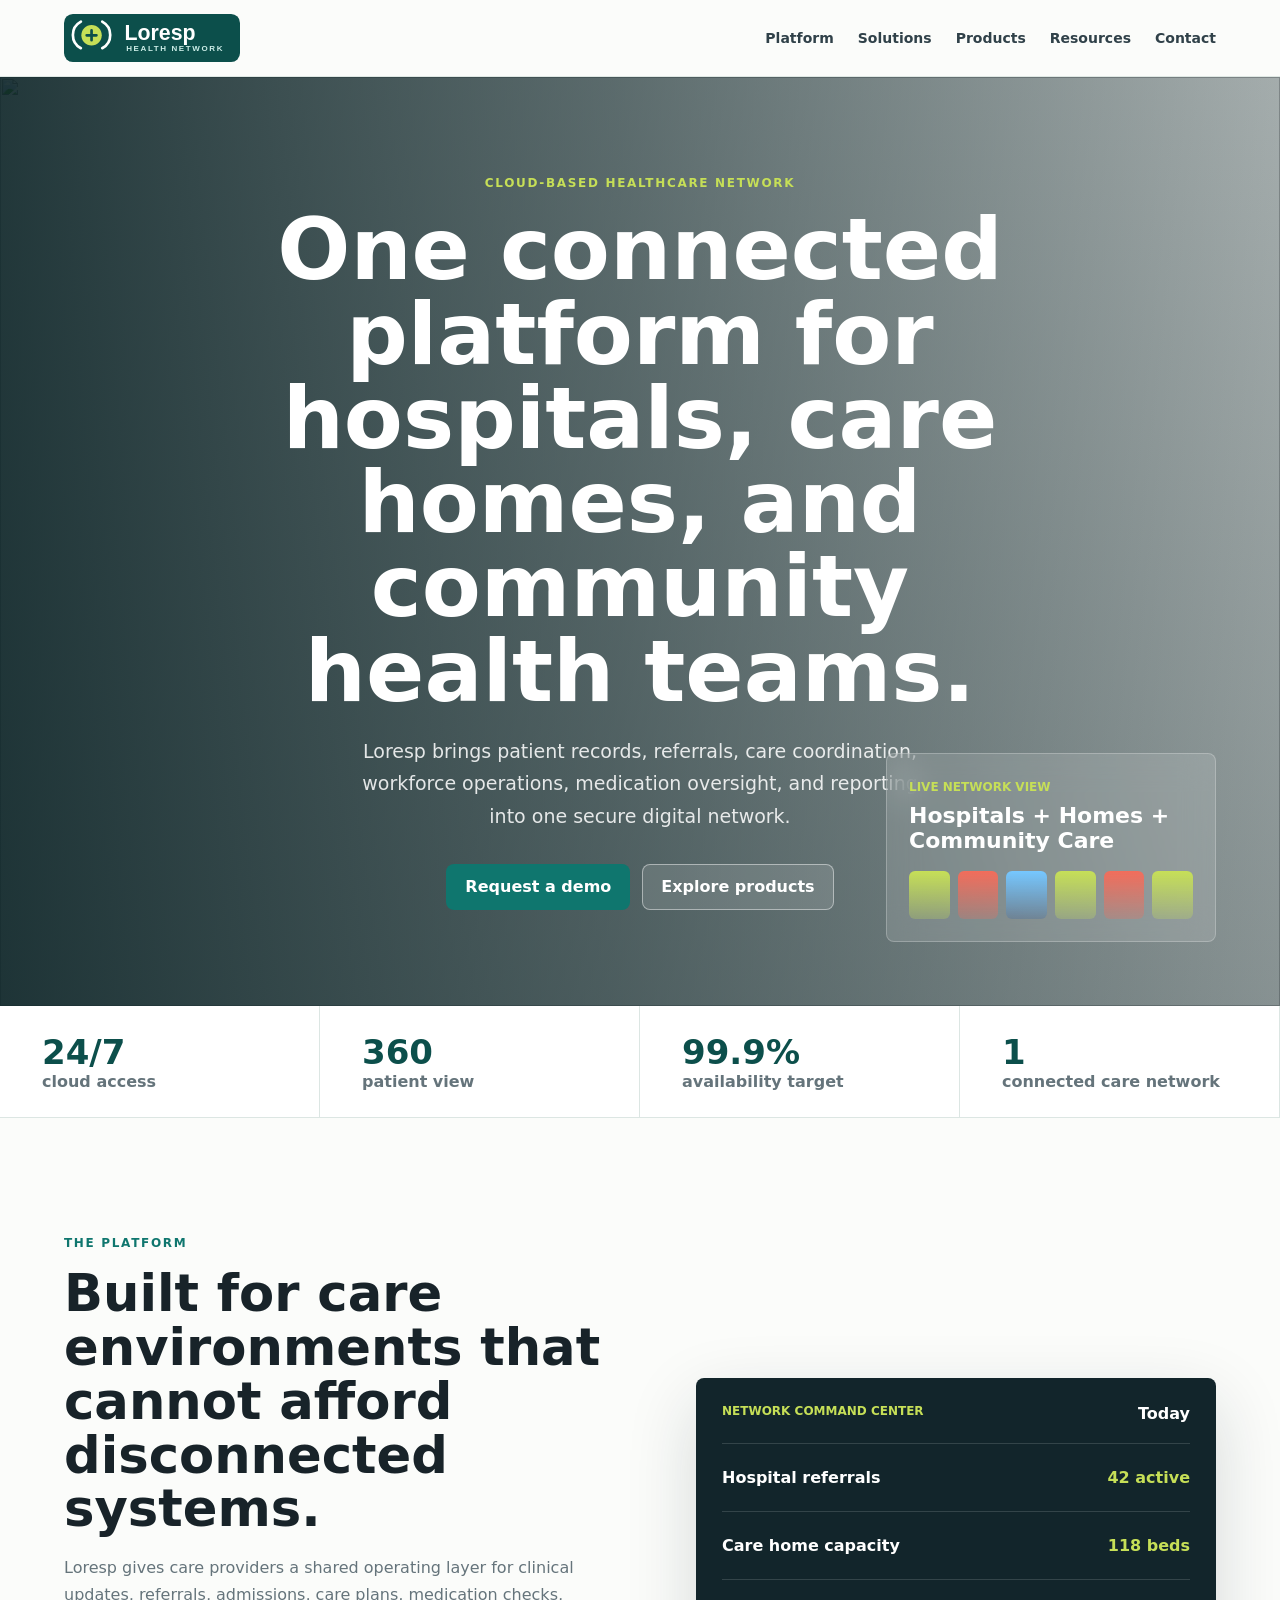
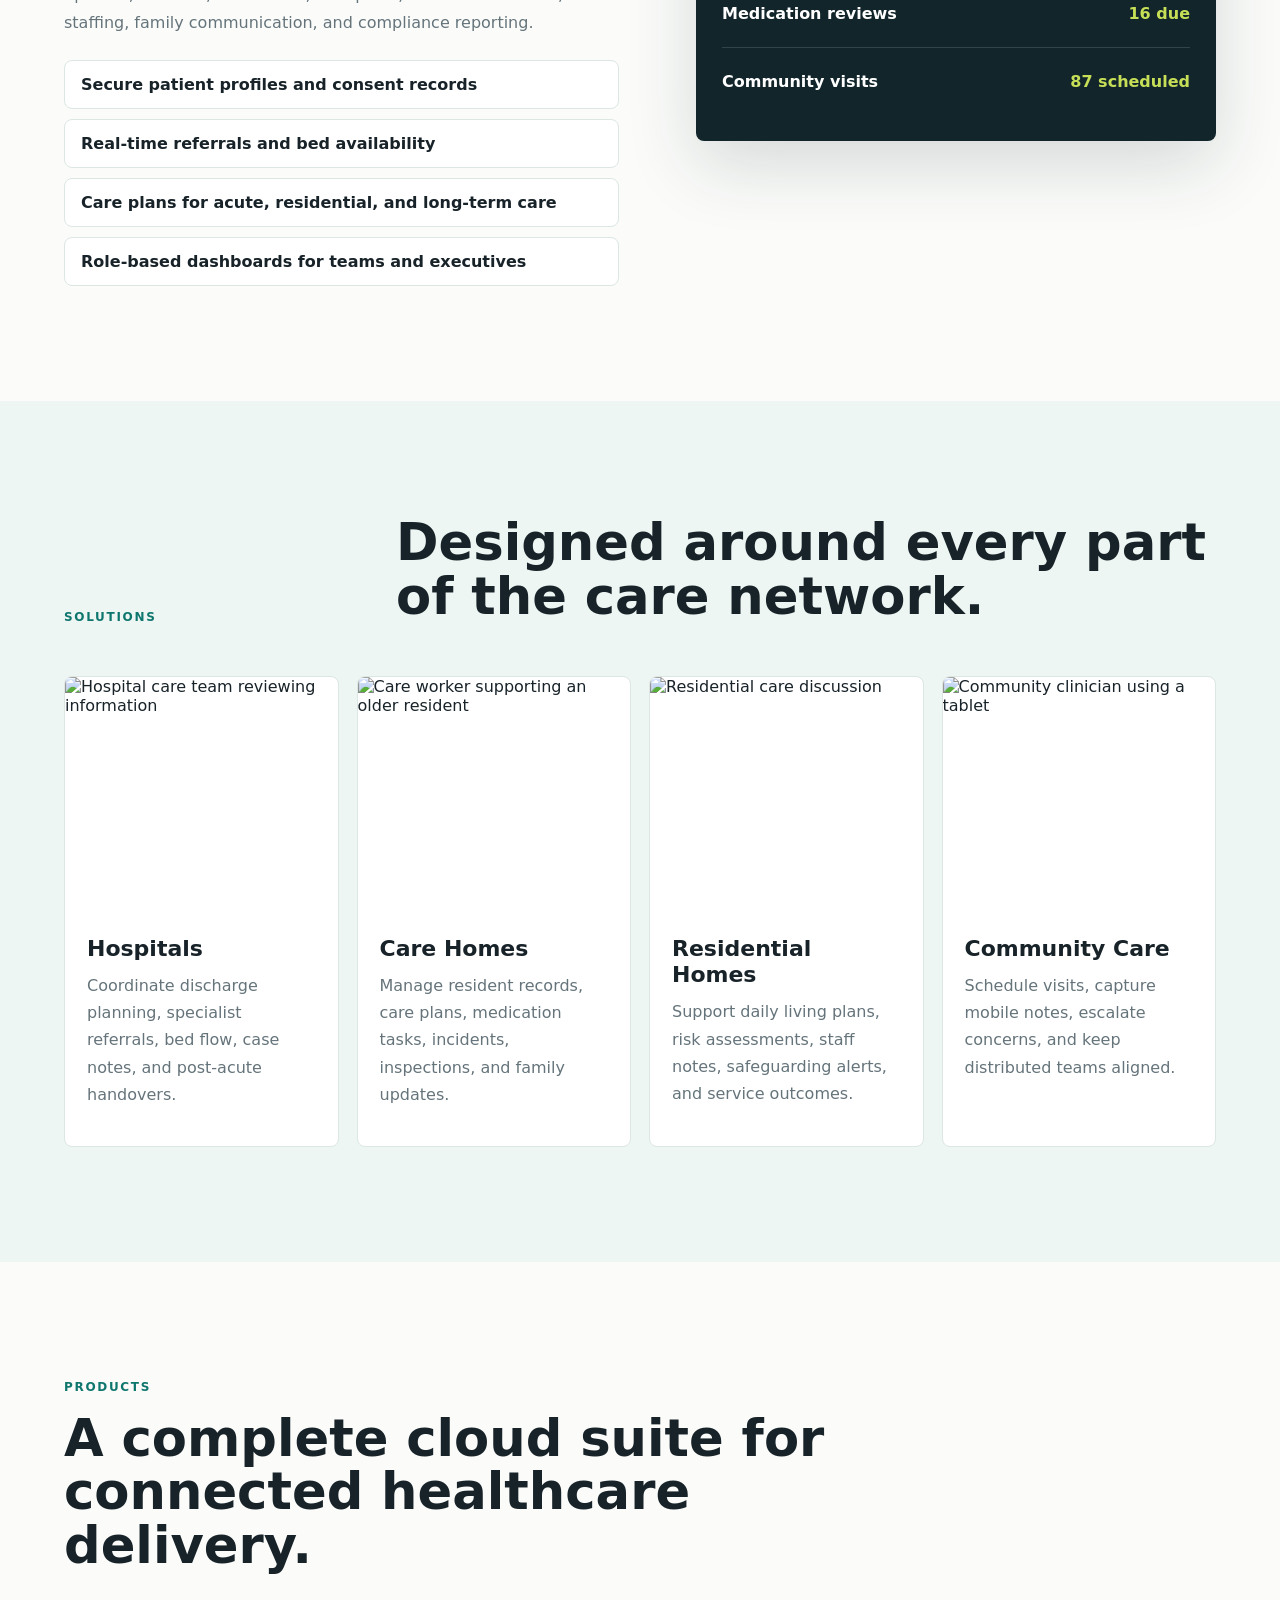
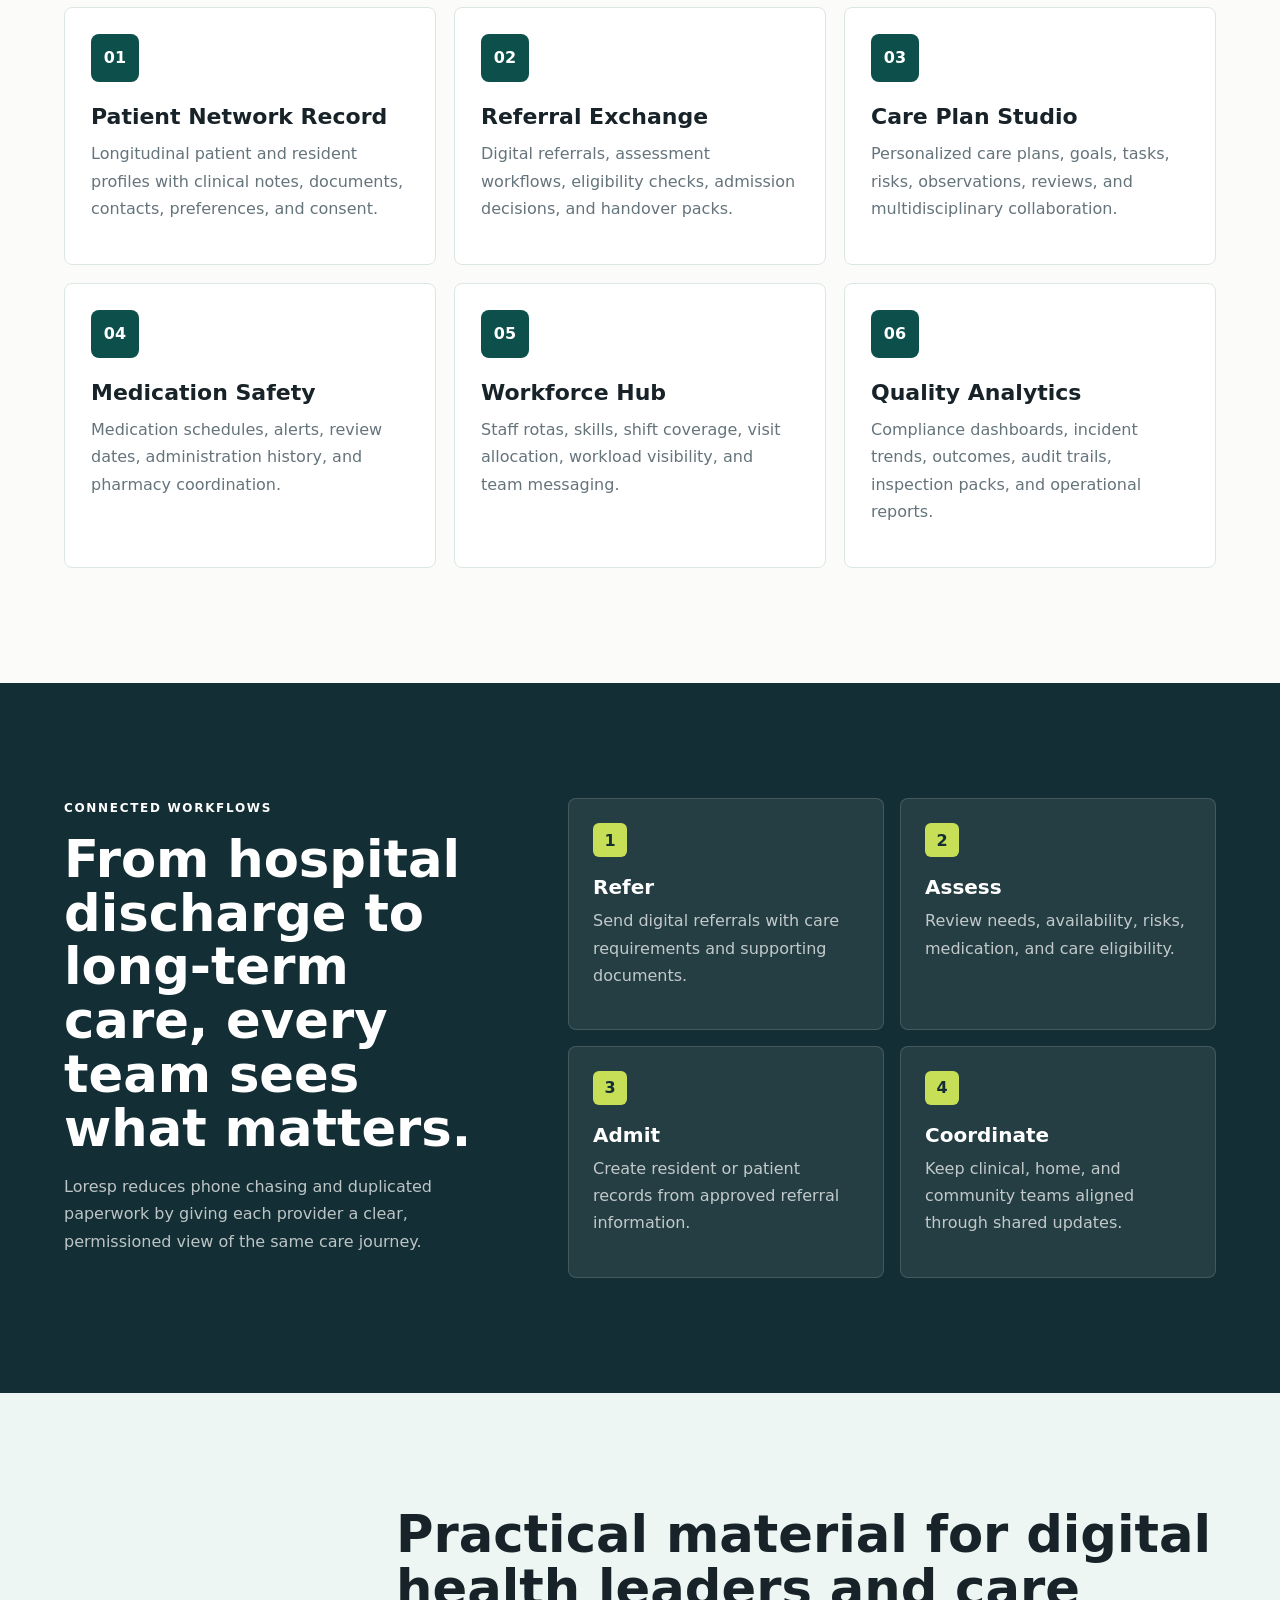
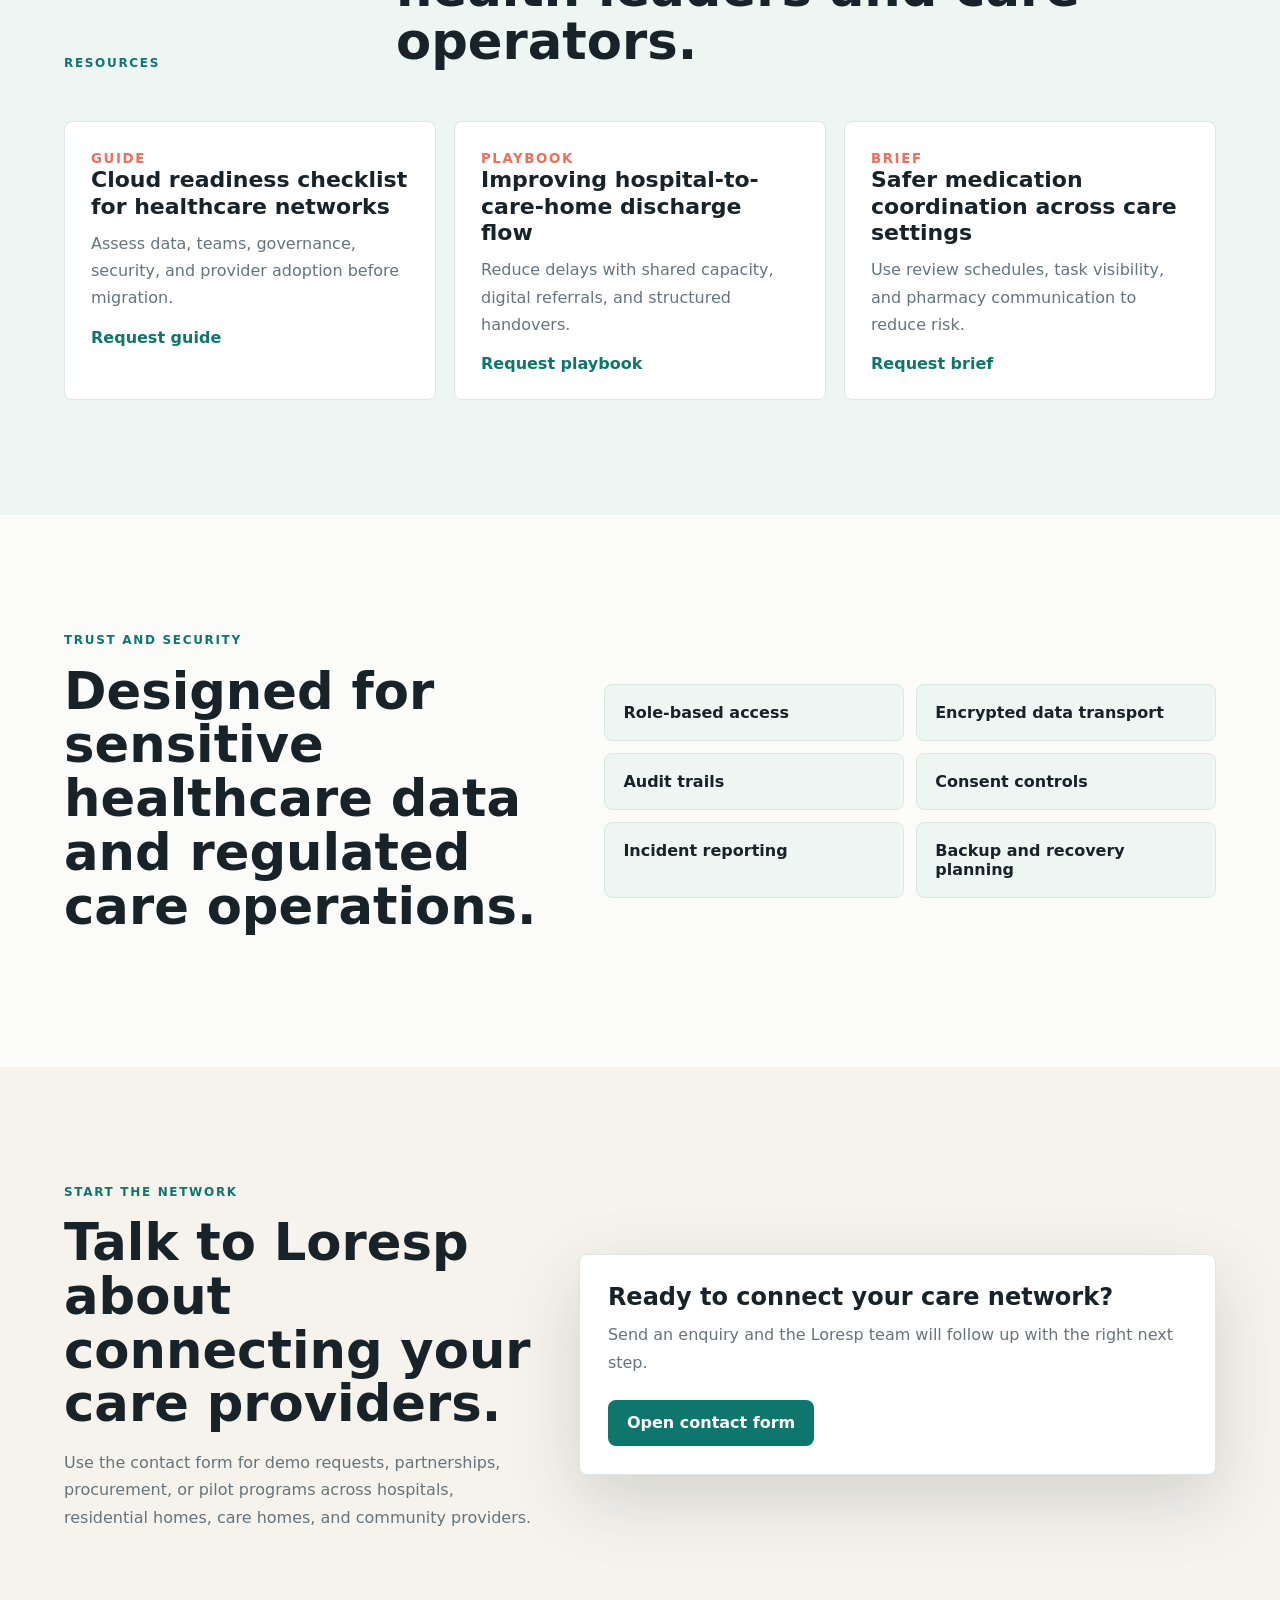
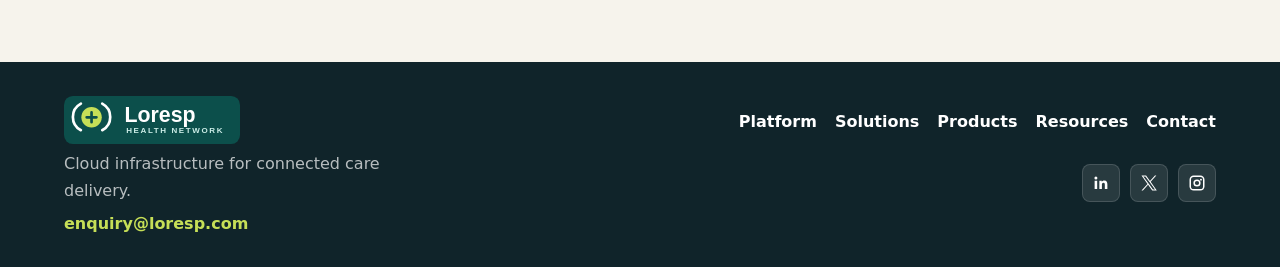
==== index.html @ 652d3901 "Add files via upload" ====
<!doctype html>
<html lang="en">
<head>
  <meta charset="utf-8">
  <meta name="viewport" content="width=device-width, initial-scale=1">
  <title>Loresp | Cloud-Based Healthcare Network</title>
  <meta name="description" content="Loresp connects hospitals, care homes, residential homes, clinicians, and community care teams on one secure cloud healthcare platform.">
  <link rel="icon" href="favicon.svg" type="image/svg+xml">
  <link rel="preconnect" href="https://images.unsplash.com">
  <link rel="preconnect" href="https://images.pexels.com">
  <link rel="stylesheet" href="styles.css">
</head>
<body>
  <header class="site-header">
    <a class="brand" href="#top" aria-label="Loresp home">
      <img src="logo.svg" alt="Loresp">
    </a>

    <button class="nav-toggle" type="button" aria-expanded="false" aria-controls="site-nav">
      <span></span>
      <span></span>
      <span></span>
    </button>

    <nav id="site-nav" class="site-nav" aria-label="Primary navigation">
      <a href="#platform">Platform</a>
      <a href="#solutions">Solutions</a>
      <a href="#products">Products</a>
      <a href="#resources">Resources</a>
      <a href="contact.html">Contact</a>
    </nav>
  </header>

  <main id="top">
    <section class="hero">
      <div class="hero-media" aria-hidden="true">
        <img src="https://images.unsplash.com/photo-1576091160550-2173dba999ef?auto=format&fit=crop&w=1800&q=80" alt="">
      </div>
      <div class="hero-overlay"></div>
      <div class="hero-content">
        <p class="eyebrow">Cloud-based healthcare network</p>
        <h1 class="hero-title">One connected platform for hospitals, care homes, and community health teams.</h1>
        <p class="hero-copy">Loresp brings patient records, referrals, care coordination, workforce operations, medication oversight, and reporting into one secure digital network.</p>
        <div class="hero-actions">
          <a class="button button-primary" href="contact.html">Request a demo</a>
          <a class="button button-light" href="#products">Explore products</a>
        </div>
      </div>
      <aside class="hero-panel" aria-label="Network snapshot">
        <span>Live network view</span>
        <strong>Hospitals + Homes + Community Care</strong>
        <div class="signal-grid">
          <i></i><i></i><i></i><i></i><i></i><i></i>
        </div>
      </aside>
    </section>

    <section class="metrics" aria-label="Platform highlights">
      <div>
        <strong>24/7</strong>
        <span>cloud access</span>
      </div>
      <div>
        <strong>360</strong>
        <span>patient view</span>
      </div>
      <div>
        <strong>99.9%</strong>
        <span>availability target</span>
      </div>
      <div>
        <strong>1</strong>
        <span>connected care network</span>
      </div>
    </section>

    <section id="platform" class="section split">
      <div>
        <p class="eyebrow">The platform</p>
        <h2>Built for care environments that cannot afford disconnected systems.</h2>
        <p>Loresp gives care providers a shared operating layer for clinical updates, referrals, admissions, care plans, medication checks, staffing, family communication, and compliance reporting.</p>
        <div class="check-list">
          <span>Secure patient profiles and consent records</span>
          <span>Real-time referrals and bed availability</span>
          <span>Care plans for acute, residential, and long-term care</span>
          <span>Role-based dashboards for teams and executives</span>
        </div>
      </div>
      <div class="platform-card">
        <div class="platform-top">
          <span>Network command center</span>
          <strong>Today</strong>
        </div>
        <div class="care-row">
          <b>Hospital referrals</b>
          <span>42 active</span>
        </div>
        <div class="care-row">
          <b>Care home capacity</b>
          <span>118 beds</span>
        </div>
        <div class="care-row">
          <b>Medication reviews</b>
          <span>16 due</span>
        </div>
        <div class="care-row">
          <b>Community visits</b>
          <span>87 scheduled</span>
        </div>
      </div>
    </section>

    <section id="solutions" class="section section-muted">
      <div class="section-head">
        <p class="eyebrow">Solutions</p>
        <h2>Designed around every part of the care network.</h2>
      </div>
      <div class="solution-grid">
        <article class="solution-card">
          <img src="https://images.unsplash.com/photo-1581009146145-b5ef050c2e1e?auto=format&fit=crop&w=900&q=80" alt="Hospital care team reviewing information">
          <div>
            <h3>Hospitals</h3>
            <p>Coordinate discharge planning, specialist referrals, bed flow, case notes, and post-acute handovers.</p>
          </div>
        </article>
        <article class="solution-card">
          <img src="https://images.pexels.com/photos/7551617/pexels-photo-7551617.jpeg?auto=compress&cs=tinysrgb&w=900" alt="Care worker supporting an older resident">
          <div>
            <h3>Care Homes</h3>
            <p>Manage resident records, care plans, medication tasks, incidents, inspections, and family updates.</p>
          </div>
        </article>
        <article class="solution-card">
          <img src="https://images.pexels.com/photos/7551667/pexels-photo-7551667.jpeg?auto=compress&cs=tinysrgb&w=900" alt="Residential care discussion">
          <div>
            <h3>Residential Homes</h3>
            <p>Support daily living plans, risk assessments, staff notes, safeguarding alerts, and service outcomes.</p>
          </div>
        </article>
        <article class="solution-card">
          <img src="https://images.unsplash.com/photo-1550831107-1553da8c8464?auto=format&fit=crop&w=900&q=80" alt="Community clinician using a tablet">
          <div>
            <h3>Community Care</h3>
            <p>Schedule visits, capture mobile notes, escalate concerns, and keep distributed teams aligned.</p>
          </div>
        </article>
      </div>
    </section>

    <section id="products" class="section">
      <div class="section-head compact">
        <p class="eyebrow">Products</p>
        <h2>A complete cloud suite for connected healthcare delivery.</h2>
      </div>
      <div class="product-grid">
        <article>
          <span class="product-icon">01</span>
          <h3>Patient Network Record</h3>
          <p>Longitudinal patient and resident profiles with clinical notes, documents, contacts, preferences, and consent.</p>
        </article>
        <article>
          <span class="product-icon">02</span>
          <h3>Referral Exchange</h3>
          <p>Digital referrals, assessment workflows, eligibility checks, admission decisions, and handover packs.</p>
        </article>
        <article>
          <span class="product-icon">03</span>
          <h3>Care Plan Studio</h3>
          <p>Personalized care plans, goals, tasks, risks, observations, reviews, and multidisciplinary collaboration.</p>
        </article>
        <article>
          <span class="product-icon">04</span>
          <h3>Medication Safety</h3>
          <p>Medication schedules, alerts, review dates, administration history, and pharmacy coordination.</p>
        </article>
        <article>
          <span class="product-icon">05</span>
          <h3>Workforce Hub</h3>
          <p>Staff rotas, skills, shift coverage, visit allocation, workload visibility, and team messaging.</p>
        </article>
        <article>
          <span class="product-icon">06</span>
          <h3>Quality Analytics</h3>
          <p>Compliance dashboards, incident trends, outcomes, audit trails, inspection packs, and operational reports.</p>
        </article>
      </div>
    </section>

    <section class="section workflow">
      <div class="workflow-copy">
        <p class="eyebrow">Connected workflows</p>
        <h2>From hospital discharge to long-term care, every team sees what matters.</h2>
        <p>Loresp reduces phone chasing and duplicated paperwork by giving each provider a clear, permissioned view of the same care journey.</p>
      </div>
      <div class="timeline">
        <div>
          <span>1</span>
          <strong>Refer</strong>
          <p>Send digital referrals with care requirements and supporting documents.</p>
        </div>
        <div>
          <span>2</span>
          <strong>Assess</strong>
          <p>Review needs, availability, risks, medication, and care eligibility.</p>
        </div>
        <div>
          <span>3</span>
          <strong>Admit</strong>
          <p>Create resident or patient records from approved referral information.</p>
        </div>
        <div>
          <span>4</span>
          <strong>Coordinate</strong>
          <p>Keep clinical, home, and community teams aligned through shared updates.</p>
        </div>
      </div>
    </section>

    <section id="resources" class="section section-muted">
      <div class="section-head">
        <p class="eyebrow">Resources</p>
        <h2>Practical material for digital health leaders and care operators.</h2>
      </div>
      <div class="resource-grid">
        <article>
          <small>Guide</small>
          <h3>Cloud readiness checklist for healthcare networks</h3>
          <p>Assess data, teams, governance, security, and provider adoption before migration.</p>
          <a href="contact.html">Request guide</a>
        </article>
        <article>
          <small>Playbook</small>
          <h3>Improving hospital-to-care-home discharge flow</h3>
          <p>Reduce delays with shared capacity, digital referrals, and structured handovers.</p>
          <a href="contact.html">Request playbook</a>
        </article>
        <article>
          <small>Brief</small>
          <h3>Safer medication coordination across care settings</h3>
          <p>Use review schedules, task visibility, and pharmacy communication to reduce risk.</p>
          <a href="contact.html">Request brief</a>
        </article>
      </div>
    </section>

    <section class="section security">
      <div>
        <p class="eyebrow">Trust and security</p>
        <h2>Designed for sensitive healthcare data and regulated care operations.</h2>
      </div>
      <div class="security-grid">
        <span>Role-based access</span>
        <span>Encrypted data transport</span>
        <span>Audit trails</span>
        <span>Consent controls</span>
        <span>Incident reporting</span>
        <span>Backup and recovery planning</span>
      </div>
    </section>

    <section class="section contact">
      <div>
        <p class="eyebrow">Start the network</p>
        <h2>Talk to Loresp about connecting your care providers.</h2>
        <p>Use the contact form for demo requests, partnerships, procurement, or pilot programs across hospitals, residential homes, care homes, and community providers.</p>
      </div>
      <div class="contact-redirect">
        <strong>Ready to connect your care network?</strong>
        <p>Send an enquiry and the Loresp team will follow up with the right next step.</p>
        <a class="button button-primary" href="contact.html">Open contact form</a>
      </div>
    </section>
  </main>

  <footer class="site-footer">
    <div class="footer-brand">
      <img src="logo.svg" alt="Loresp">
      <p>Cloud infrastructure for connected care delivery.</p>
      <a href="mailto:enquiry@loresp.com">enquiry@loresp.com</a>
    </div>
    <div class="footer-actions">
      <nav aria-label="Footer navigation">
        <a href="#platform">Platform</a>
        <a href="#solutions">Solutions</a>
        <a href="#products">Products</a>
        <a href="#resources">Resources</a>
        <a href="contact.html">Contact</a>
      </nav>
      <div class="social-links" aria-label="Social media links">
        <a href="#" aria-label="LinkedIn">
          <svg viewBox="0 0 24 24" aria-hidden="true"><path d="M6.9 20H3.5V8.9h3.4V20ZM5.2 7.4a2 2 0 1 1 0-4 2 2 0 0 1 0 4ZM20.5 20h-3.4v-5.4c0-1.3 0-3-1.8-3s-2.1 1.4-2.1 2.9V20H9.8V8.9H13v1.5h.1c.5-.9 1.6-1.8 3.2-1.8 3.5 0 4.2 2.3 4.2 5.3V20Z"/></svg>
        </a>
        <a href="#" aria-label="X">
          <svg viewBox="0 0 24 24" aria-hidden="true"><path d="M14.2 10.4 21.8 2h-1.9l-6.6 7.3L8.1 2H2l8 11.2L2 22h1.9l6.9-7.6 5.5 7.6h6.1l-8.2-11.6ZM11.7 13l-.8-1.1L4.4 3.4h2.8l5.2 6.9.8 1.1 6.8 9.1h-2.8L11.7 13Z"/></svg>
        </a>
        <a href="#" aria-label="Instagram">
          <svg viewBox="0 0 24 24" aria-hidden="true"><path d="M7.5 2h9C19.5 2 22 4.5 22 7.5v9c0 3-2.5 5.5-5.5 5.5h-9C4.5 22 2 19.5 2 16.5v-9C2 4.5 4.5 2 7.5 2Zm0 2A3.5 3.5 0 0 0 4 7.5v9A3.5 3.5 0 0 0 7.5 20h9a3.5 3.5 0 0 0 3.5-3.5v-9A3.5 3.5 0 0 0 16.5 4h-9Zm9.8 2.2a1.3 1.3 0 1 1 0 2.6 1.3 1.3 0 0 1 0-2.6ZM12 7.2a4.8 4.8 0 1 1 0 9.6 4.8 4.8 0 0 1 0-9.6Zm0 2A2.8 2.8 0 1 0 12 14.8 2.8 2.8 0 0 0 12 9.2Z"/></svg>
        </a>
      </div>
    </div>
  </footer>

  <script src="script.js"></script>
</body>
</html>
---- styles.css ----
:root {
  --ink: #182329;
  --muted: #65747b;
  --line: #dce6e3;
  --paper: #fbfcfa;
  --mist: #eef6f3;
  --teal: #0f766e;
  --teal-dark: #0c4f4b;
  --lime: #c6df57;
  --coral: #f26d5b;
  --blue: #315f9f;
  --white: #ffffff;
  --shadow: 0 24px 70px rgba(18, 35, 41, 0.16);
  font-family: Inter, ui-sans-serif, system-ui, -apple-system, BlinkMacSystemFont, "Segoe UI", sans-serif;
}

* {
  box-sizing: border-box;
}

html {
  scroll-behavior: smooth;
}

body {
  margin: 0;
  color: var(--ink);
  background: var(--paper);
}

img {
  display: block;
  max-width: 100%;
}

a {
  color: inherit;
  text-decoration: none;
}

.site-header {
  position: sticky;
  top: 0;
  z-index: 20;
  display: flex;
  align-items: center;
  justify-content: space-between;
  gap: 24px;
  min-height: 74px;
  padding: 14px clamp(18px, 5vw, 64px);
  background: rgba(251, 252, 250, 0.92);
  border-bottom: 1px solid rgba(220, 230, 227, 0.9);
  backdrop-filter: blur(16px);
}

.brand {
  display: inline-flex;
  align-items: center;
  gap: 12px;
}

.brand img {
  width: 176px;
  height: auto;
}

.brand-symbol {
  display: grid;
  width: 42px;
  height: 42px;
  place-items: center;
  color: var(--white);
  background: linear-gradient(135deg, var(--teal), var(--blue));
  border-radius: 8px;
  font-weight: 800;
}

.brand strong,
.brand small {
  display: block;
  line-height: 1.05;
}

.brand small {
  margin-top: 3px;
  color: var(--muted);
  font-size: 12px;
  letter-spacing: 0.08em;
  text-transform: uppercase;
}

.site-nav {
  display: flex;
  align-items: center;
  gap: 24px;
  color: #304149;
  font-size: 14px;
  font-weight: 700;
}

.site-nav a {
  padding: 10px 0;
}

.nav-toggle {
  display: none;
  width: 42px;
  height: 42px;
  padding: 10px;
  background: var(--white);
  border: 1px solid var(--line);
  border-radius: 8px;
}

.nav-toggle span {
  display: block;
  height: 2px;
  margin: 5px 0;
  background: var(--ink);
}

.hero {
  position: relative;
  display: grid;
  min-height: calc(100vh - 74px);
  padding: clamp(36px, 8vw, 96px) clamp(18px, 5vw, 64px);
  overflow: hidden;
}

.hero-media,
.hero-overlay {
  position: absolute;
  inset: 0;
}

.hero-media img {
  width: 100%;
  height: 100%;
  object-fit: cover;
}

.hero-overlay {
  background:
    linear-gradient(90deg, rgba(11, 35, 38, 0.88), rgba(11, 35, 38, 0.58) 48%, rgba(11, 35, 38, 0.2)),
    linear-gradient(0deg, rgba(8, 27, 30, 0.35), rgba(8, 27, 30, 0.2));
}

.hero-content {
  position: relative;
  z-index: 2;
  align-self: center;
  justify-self: center;
  width: min(1080px, 100%);
  color: var(--white);
  text-align: center;
}

.hero-title {
  max-width: 1080px;
  margin-right: auto;
  margin-left: auto;
  text-align: center;
  text-wrap: balance;
}

.eyebrow {
  margin: 0 0 14px;
  color: var(--teal);
  font-size: 12px;
  font-weight: 800;
  letter-spacing: 0.14em;
  text-transform: uppercase;
}

.hero .eyebrow {
  color: var(--lime);
}

h1,
h2,
h3,
p {
  margin-top: 0;
}

h1 {
  margin-bottom: 22px;
  font-size: clamp(42px, 7vw, 86px);
  line-height: 0.98;
  letter-spacing: 0;
}

h2 {
  margin-bottom: 18px;
  font-size: clamp(30px, 4vw, 54px);
  line-height: 1.05;
  letter-spacing: 0;
}

h3 {
  margin-bottom: 10px;
  font-size: 22px;
  line-height: 1.2;
}

p {
  color: var(--muted);
  line-height: 1.7;
}

.hero-copy {
  max-width: 560px;
  margin-right: auto;
  margin-left: auto;
  color: rgba(255, 255, 255, 0.86);
  font-size: 19px;
}

.hero-actions {
  display: flex;
  flex-wrap: wrap;
  justify-content: center;
  gap: 12px;
  margin-top: 32px;
}

.button {
  display: inline-flex;
  align-items: center;
  justify-content: center;
  min-height: 46px;
  padding: 0 18px;
  border: 1px solid transparent;
  border-radius: 8px;
  font-weight: 800;
}

.button-primary {
  color: var(--white);
  background: var(--teal);
}

.button-light {
  color: var(--white);
  border-color: rgba(255, 255, 255, 0.45);
  background: rgba(255, 255, 255, 0.12);
}

.hero-panel {
  position: absolute;
  right: clamp(18px, 5vw, 64px);
  bottom: clamp(18px, 5vw, 64px);
  z-index: 2;
  width: min(330px, calc(100% - 36px));
  padding: 22px;
  color: var(--white);
  background: rgba(255, 255, 255, 0.13);
  border: 1px solid rgba(255, 255, 255, 0.24);
  border-radius: 8px;
  backdrop-filter: blur(16px);
}

.hero-panel span {
  color: var(--lime);
  font-size: 12px;
  font-weight: 800;
  text-transform: uppercase;
}

.hero-panel strong {
  display: block;
  margin: 8px 0 18px;
  font-size: 22px;
}

.signal-grid {
  display: grid;
  grid-template-columns: repeat(6, 1fr);
  gap: 8px;
}

.signal-grid i {
  height: 48px;
  background: linear-gradient(180deg, var(--lime), rgba(198, 223, 87, 0.25));
  border-radius: 6px;
}

.signal-grid i:nth-child(2),
.signal-grid i:nth-child(5) {
  background: linear-gradient(180deg, var(--coral), rgba(242, 109, 91, 0.25));
}

.signal-grid i:nth-child(3) {
  background: linear-gradient(180deg, #76c7ff, rgba(49, 95, 159, 0.25));
}

.metrics {
  display: grid;
  grid-template-columns: repeat(4, 1fr);
  border-bottom: 1px solid var(--line);
  background: var(--white);
}

.metrics div {
  padding: 26px clamp(18px, 4vw, 42px);
  border-right: 1px solid var(--line);
}

.metrics strong {
  display: block;
  color: var(--teal-dark);
  font-size: 34px;
}

.metrics span {
  color: var(--muted);
  font-weight: 700;
}

.section {
  padding: clamp(64px, 9vw, 120px) clamp(18px, 5vw, 64px);
}

.section-muted {
  background: var(--mist);
}

.split {
  display: grid;
  grid-template-columns: minmax(0, 1fr) minmax(320px, 520px);
  gap: clamp(32px, 6vw, 88px);
  align-items: center;
}

.check-list {
  display: grid;
  gap: 10px;
  margin-top: 24px;
}

.check-list span {
  padding: 14px 16px;
  background: var(--white);
  border: 1px solid var(--line);
  border-radius: 8px;
  font-weight: 700;
}

.platform-card {
  padding: 26px;
  background: #12252b;
  border-radius: 8px;
  box-shadow: var(--shadow);
}

.platform-top,
.care-row {
  display: flex;
  justify-content: space-between;
  gap: 18px;
}

.platform-top {
  margin-bottom: 20px;
  color: var(--white);
}

.platform-top span {
  color: var(--lime);
  font-size: 12px;
  font-weight: 800;
  text-transform: uppercase;
}

.care-row {
  align-items: center;
  min-height: 68px;
  padding: 14px 0;
  color: var(--white);
  border-top: 1px solid rgba(255, 255, 255, 0.14);
}

.care-row span {
  color: var(--lime);
  font-weight: 800;
}

.section-head {
  display: flex;
  justify-content: space-between;
  align-items: end;
  gap: 24px;
  margin-bottom: 34px;
}

.section-head h2 {
  max-width: 820px;
}

.compact {
  display: block;
}

.solution-grid {
  display: grid;
  grid-template-columns: repeat(4, 1fr);
  gap: 18px;
}

.solution-card {
  overflow: hidden;
  background: var(--white);
  border: 1px solid var(--line);
  border-radius: 8px;
}

.solution-card img {
  width: 100%;
  aspect-ratio: 1.15;
  object-fit: cover;
}

.solution-card div {
  padding: 22px;
}

.product-grid,
.resource-grid {
  display: grid;
  grid-template-columns: repeat(3, 1fr);
  gap: 18px;
}

.product-grid article,
.resource-grid article {
  padding: 26px;
  background: var(--white);
  border: 1px solid var(--line);
  border-radius: 8px;
}

.product-icon {
  display: inline-grid;
  width: 48px;
  height: 48px;
  margin-bottom: 22px;
  place-items: center;
  color: var(--white);
  background: var(--teal-dark);
  border-radius: 8px;
  font-weight: 900;
}

.workflow {
  display: grid;
  grid-template-columns: minmax(0, 0.8fr) minmax(360px, 1.2fr);
  gap: clamp(32px, 6vw, 72px);
  background: #132e34;
}

.workflow h2,
.security h2,
.contact h2 {
  color: var(--ink);
}

.workflow h2,
.workflow .workflow-copy p {
  color: var(--white);
}

.workflow .workflow-copy p:last-child {
  color: rgba(255, 255, 255, 0.72);
}

.timeline {
  display: grid;
  grid-template-columns: repeat(2, 1fr);
  gap: 16px;
}

.timeline div {
  padding: 24px;
  background: rgba(255, 255, 255, 0.08);
  border: 1px solid rgba(255, 255, 255, 0.14);
  border-radius: 8px;
}

.timeline span {
  display: grid;
  width: 34px;
  height: 34px;
  margin-bottom: 18px;
  place-items: center;
  color: #132e34;
  background: var(--lime);
  border-radius: 6px;
  font-weight: 900;
}

.timeline strong {
  display: block;
  margin-bottom: 8px;
  color: var(--white);
  font-size: 20px;
}

.timeline p {
  color: rgba(255, 255, 255, 0.72);
}

.resource-grid small {
  color: var(--coral);
  font-weight: 900;
  letter-spacing: 0.12em;
  text-transform: uppercase;
}

.resource-grid a {
  color: var(--teal);
  font-weight: 900;
}

.security {
  display: grid;
  grid-template-columns: minmax(0, 0.9fr) minmax(360px, 1.1fr);
  gap: 40px;
  align-items: center;
}

.security-grid {
  display: grid;
  grid-template-columns: repeat(2, 1fr);
  gap: 12px;
}

.security-grid span {
  padding: 18px;
  background: var(--mist);
  border: 1px solid var(--line);
  border-radius: 8px;
  font-weight: 800;
}

.contact {
  display: grid;
  grid-template-columns: minmax(0, 0.85fr) minmax(360px, 1.15fr);
  gap: 44px;
  background: #f6f3ec;
}

.contact-redirect {
  align-self: center;
  padding: 28px;
  background: var(--white);
  border: 1px solid var(--line);
  border-radius: 8px;
  box-shadow: var(--shadow);
}

.contact-redirect strong {
  display: block;
  margin-bottom: 10px;
  font-size: 24px;
  line-height: 1.2;
}

.contact-redirect .button {
  margin-top: 8px;
}

.contact-form {
  display: grid;
  grid-template-columns: repeat(2, 1fr);
  gap: 16px;
  padding: 24px;
  background: var(--white);
  border: 1px solid var(--line);
  border-radius: 8px;
  box-shadow: var(--shadow);
}

label {
  display: grid;
  gap: 8px;
  color: #314249;
  font-size: 13px;
  font-weight: 900;
}

input,
select,
textarea {
  width: 100%;
  min-height: 46px;
  padding: 12px 13px;
  color: var(--ink);
  background: #f9fbfa;
  border: 1px solid var(--line);
  border-radius: 8px;
  font: inherit;
}

textarea {
  resize: vertical;
}

.full {
  grid-column: 1 / -1;
}

.site-footer {
  display: flex;
  justify-content: space-between;
  gap: 24px;
  padding: 34px clamp(18px, 5vw, 64px);
  color: var(--white);
  background: #10242a;
}

.footer-brand {
  max-width: 340px;
}

.footer-brand img {
  width: 176px;
  height: auto;
}

.site-footer p {
  margin: 6px 0 0;
  color: rgba(255, 255, 255, 0.7);
}

.footer-brand a {
  display: inline-flex;
  margin-top: 10px;
  color: var(--lime);
  font-weight: 800;
}

.footer-actions {
  display: grid;
  justify-items: end;
  gap: 18px;
}

.site-footer nav {
  display: flex;
  flex-wrap: wrap;
  gap: 18px;
  align-items: center;
  font-weight: 800;
}

.social-links {
  display: flex;
  gap: 10px;
}

.social-links a {
  display: grid;
  width: 38px;
  height: 38px;
  place-items: center;
  background: rgba(255, 255, 255, 0.1);
  border: 1px solid rgba(255, 255, 255, 0.14);
  border-radius: 8px;
}

.social-links svg {
  width: 18px;
  height: 18px;
  fill: var(--white);
}

.contact-page {
  min-height: 100vh;
  background:
    linear-gradient(135deg, rgba(12, 79, 75, 0.92), rgba(24, 35, 41, 0.86)),
    url("https://images.unsplash.com/photo-1576091160550-2173dba999ef?auto=format&fit=crop&w=1500&q=80") center/cover;
}

.minimal-contact {
  display: grid;
  min-height: 100vh;
  place-items: center;
  padding: clamp(22px, 5vw, 64px);
}

.contact-logo {
  position: absolute;
  top: clamp(18px, 4vw, 34px);
  left: clamp(18px, 4vw, 34px);
}

.contact-logo img {
  width: 176px;
}

.contact-card {
  width: min(720px, 100%);
  padding: clamp(24px, 5vw, 42px);
  background: var(--white);
  border: 1px solid rgba(255, 255, 255, 0.34);
  border-radius: 8px;
  box-shadow: var(--shadow);
}

.contact-card h1 {
  margin-bottom: 12px;
  color: var(--teal-dark);
  font-size: clamp(32px, 6vw, 58px);
  line-height: 1;
}

.contact-card > p a {
  color: var(--teal);
  font-weight: 900;
}

.minimal-form {
  margin-top: 26px;
  padding: 0;
  box-shadow: none;
}

@media (max-width: 1100px) {
  .solution-grid,
  .product-grid,
  .resource-grid {
    grid-template-columns: repeat(2, 1fr);
  }

  .hero-panel {
    position: relative;
    right: auto;
    bottom: auto;
    margin-top: 36px;
  }
}

@media (max-width: 820px) {
  .nav-toggle {
    display: block;
  }

  .site-nav {
    position: absolute;
    top: 73px;
    right: 18px;
    left: 18px;
    display: none;
    flex-direction: column;
    align-items: stretch;
    gap: 0;
    padding: 12px;
    background: var(--white);
    border: 1px solid var(--line);
    border-radius: 8px;
    box-shadow: var(--shadow);
  }

  .site-nav.open {
    display: flex;
  }

  .site-nav a {
    padding: 13px;
  }

  .hero {
    min-height: auto;
  }

  .hero-title {
    font-size: clamp(29px, 8vw, 52px);
    line-height: 1.05;
  }

  .metrics,
  .split,
  .workflow,
  .security,
  .contact {
    grid-template-columns: 1fr;
  }

  .metrics {
    grid-template-columns: repeat(2, 1fr);
  }

  .section-head {
    display: block;
  }
}

@media (max-width: 620px) {
  .solution-grid,
  .product-grid,
  .resource-grid,
  .timeline,
  .security-grid,
  .contact-form,
  .metrics {
    grid-template-columns: 1fr;
  }

  .site-footer {
    display: block;
  }

  .site-footer nav,
  .footer-actions {
    margin-top: 22px;
    justify-items: start;
  }

  .contact-logo {
    position: static;
    justify-self: start;
    margin-bottom: 28px;
  }
}
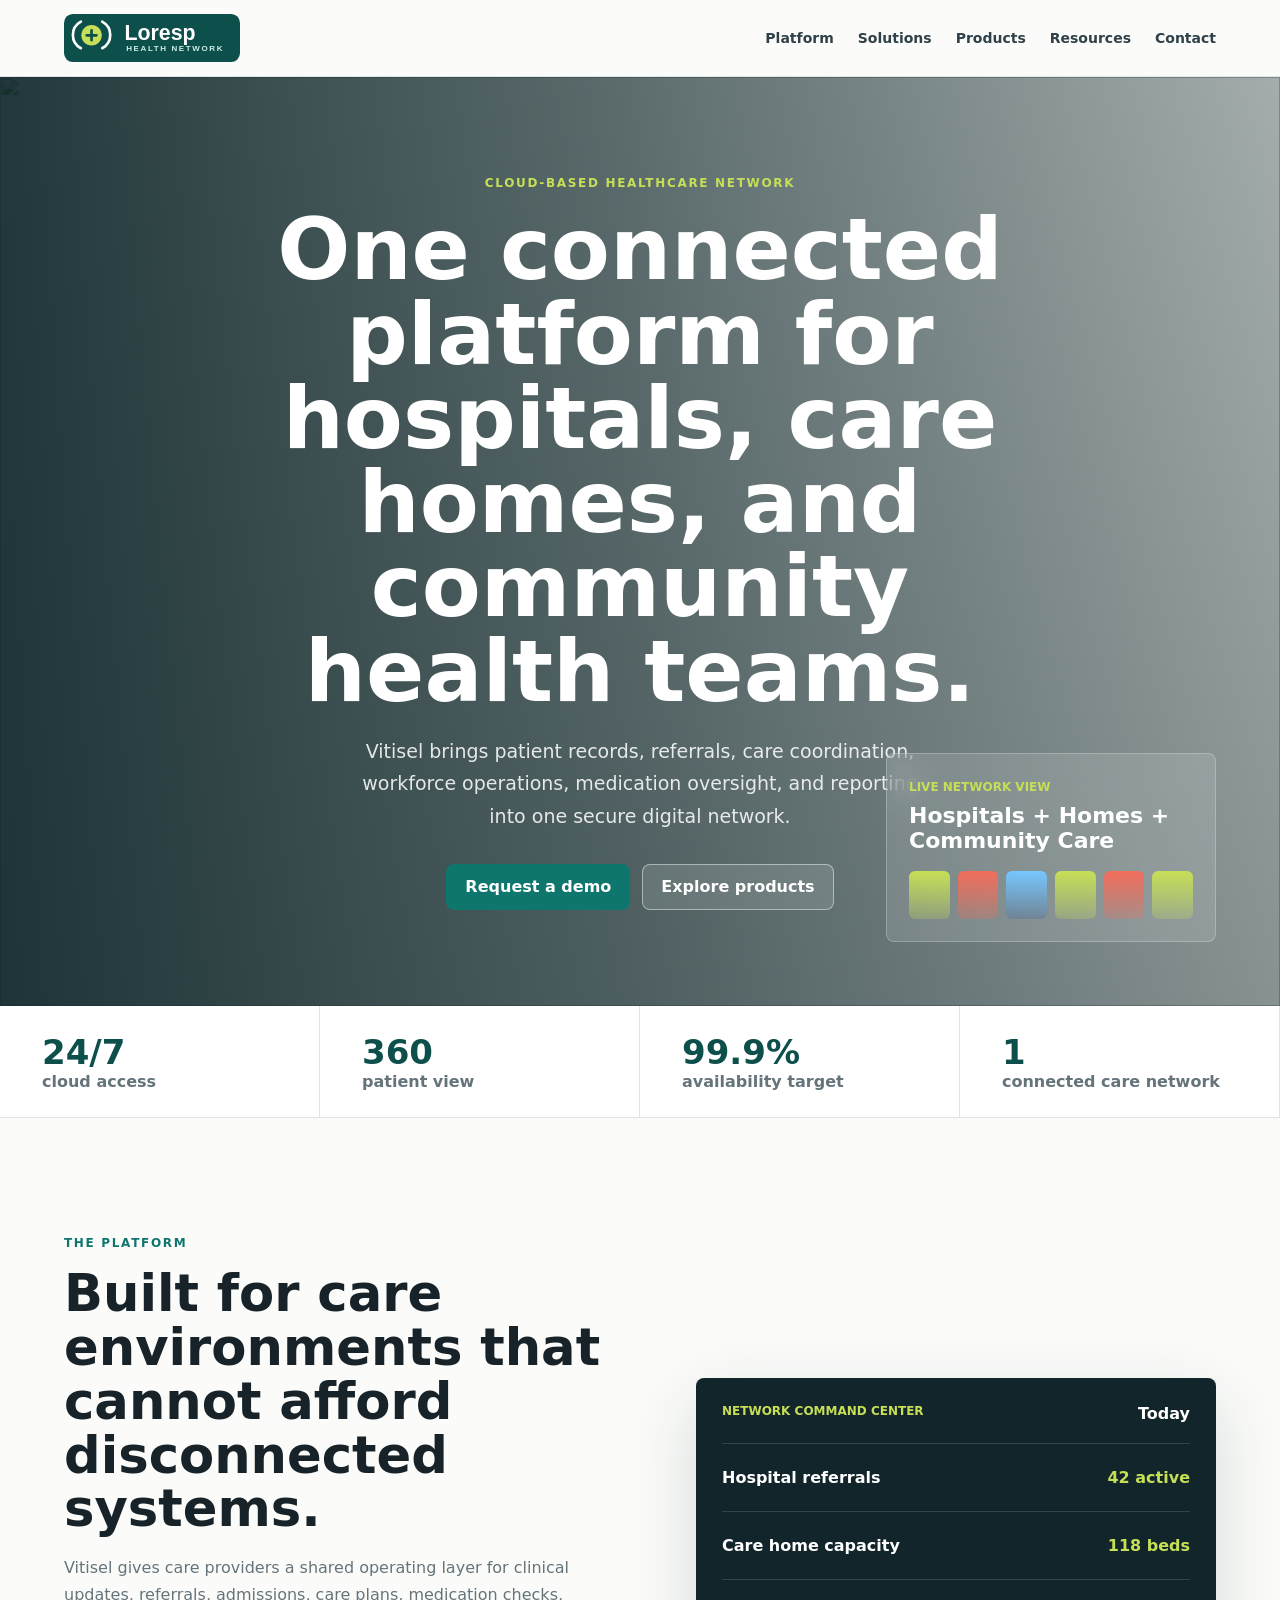
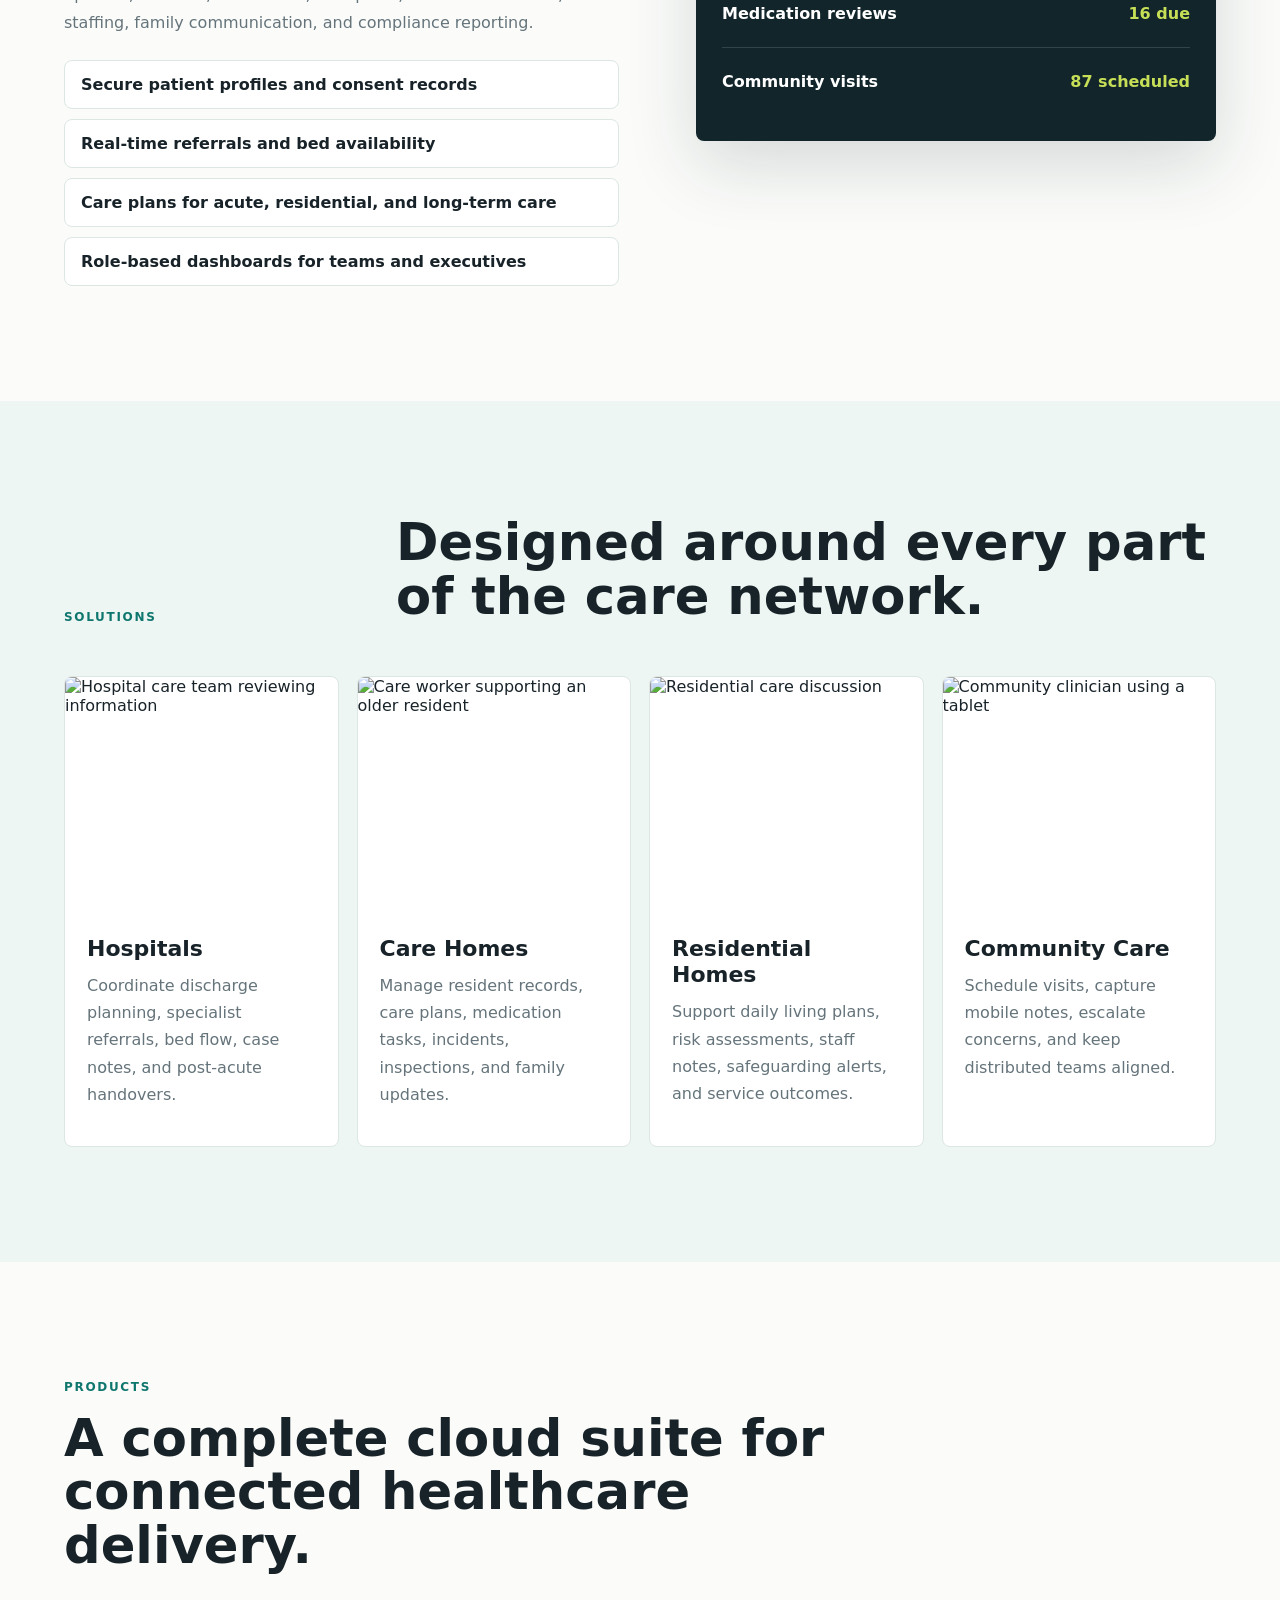
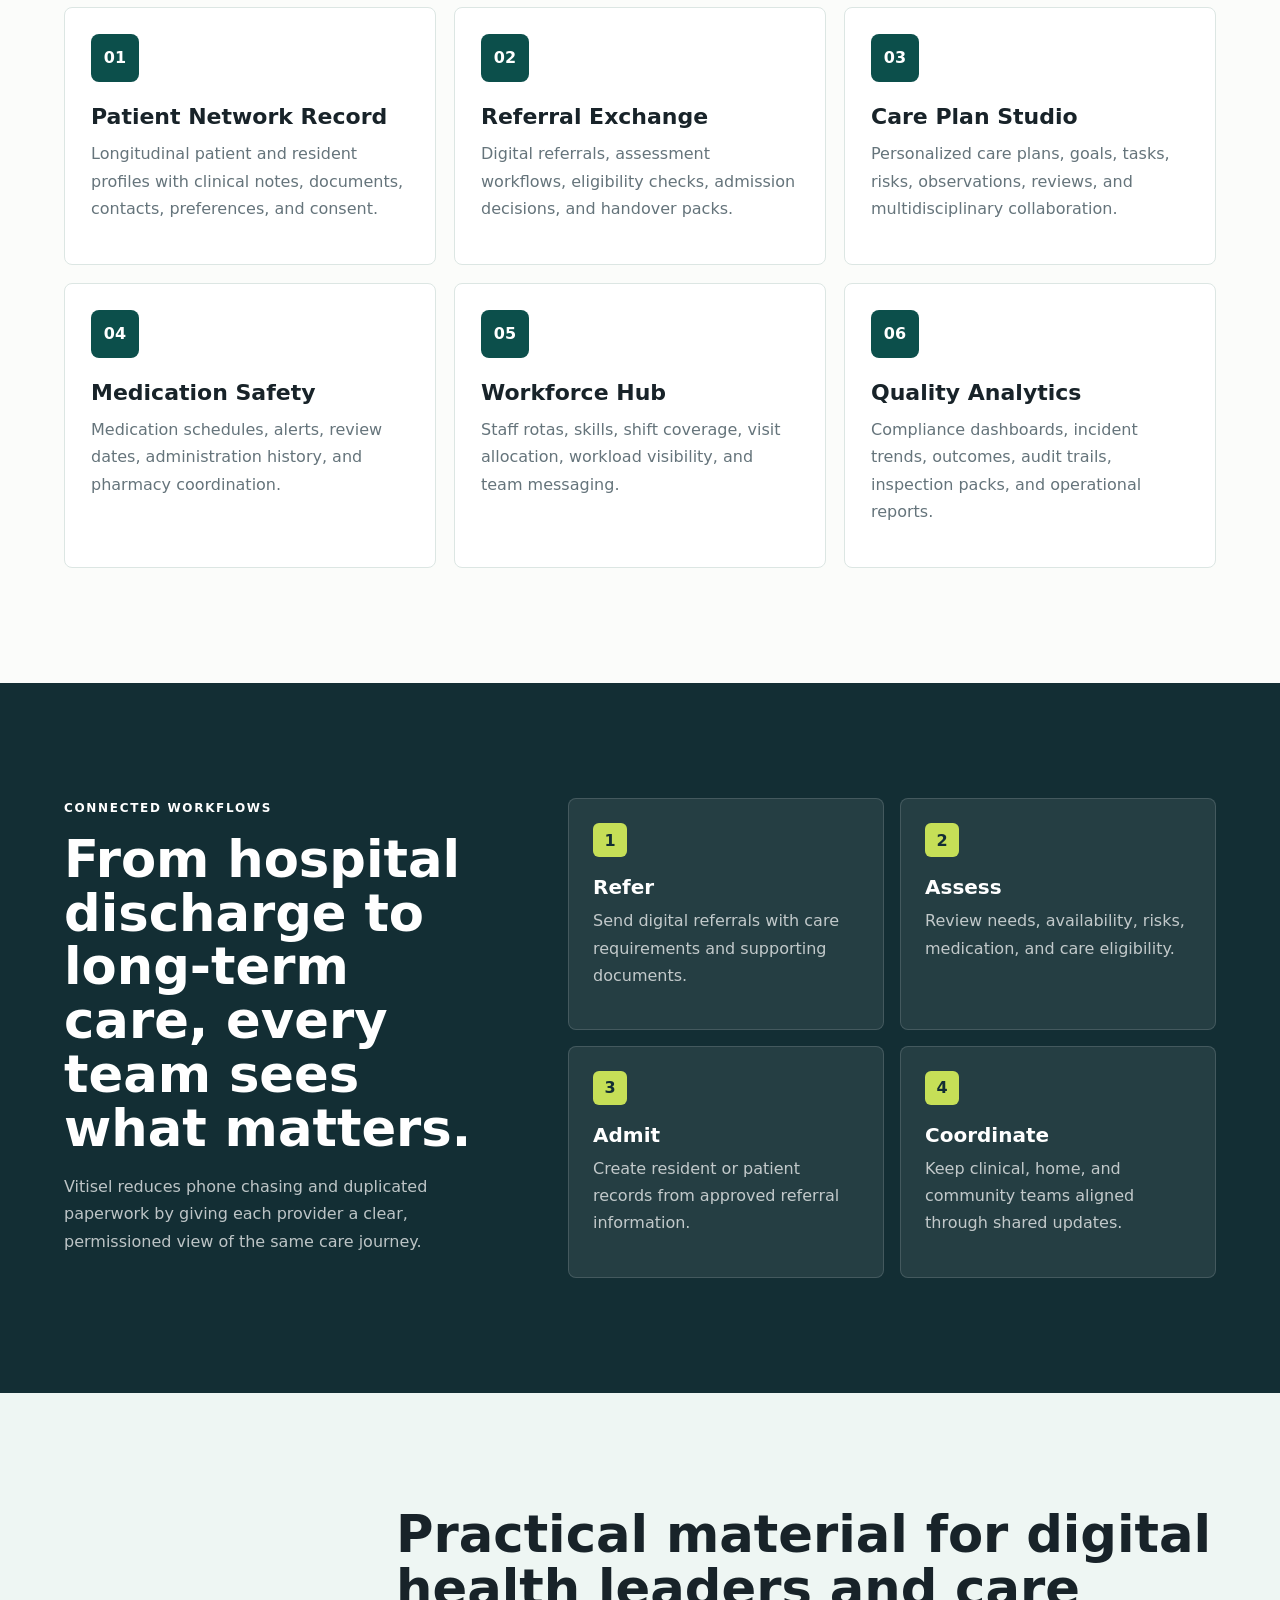
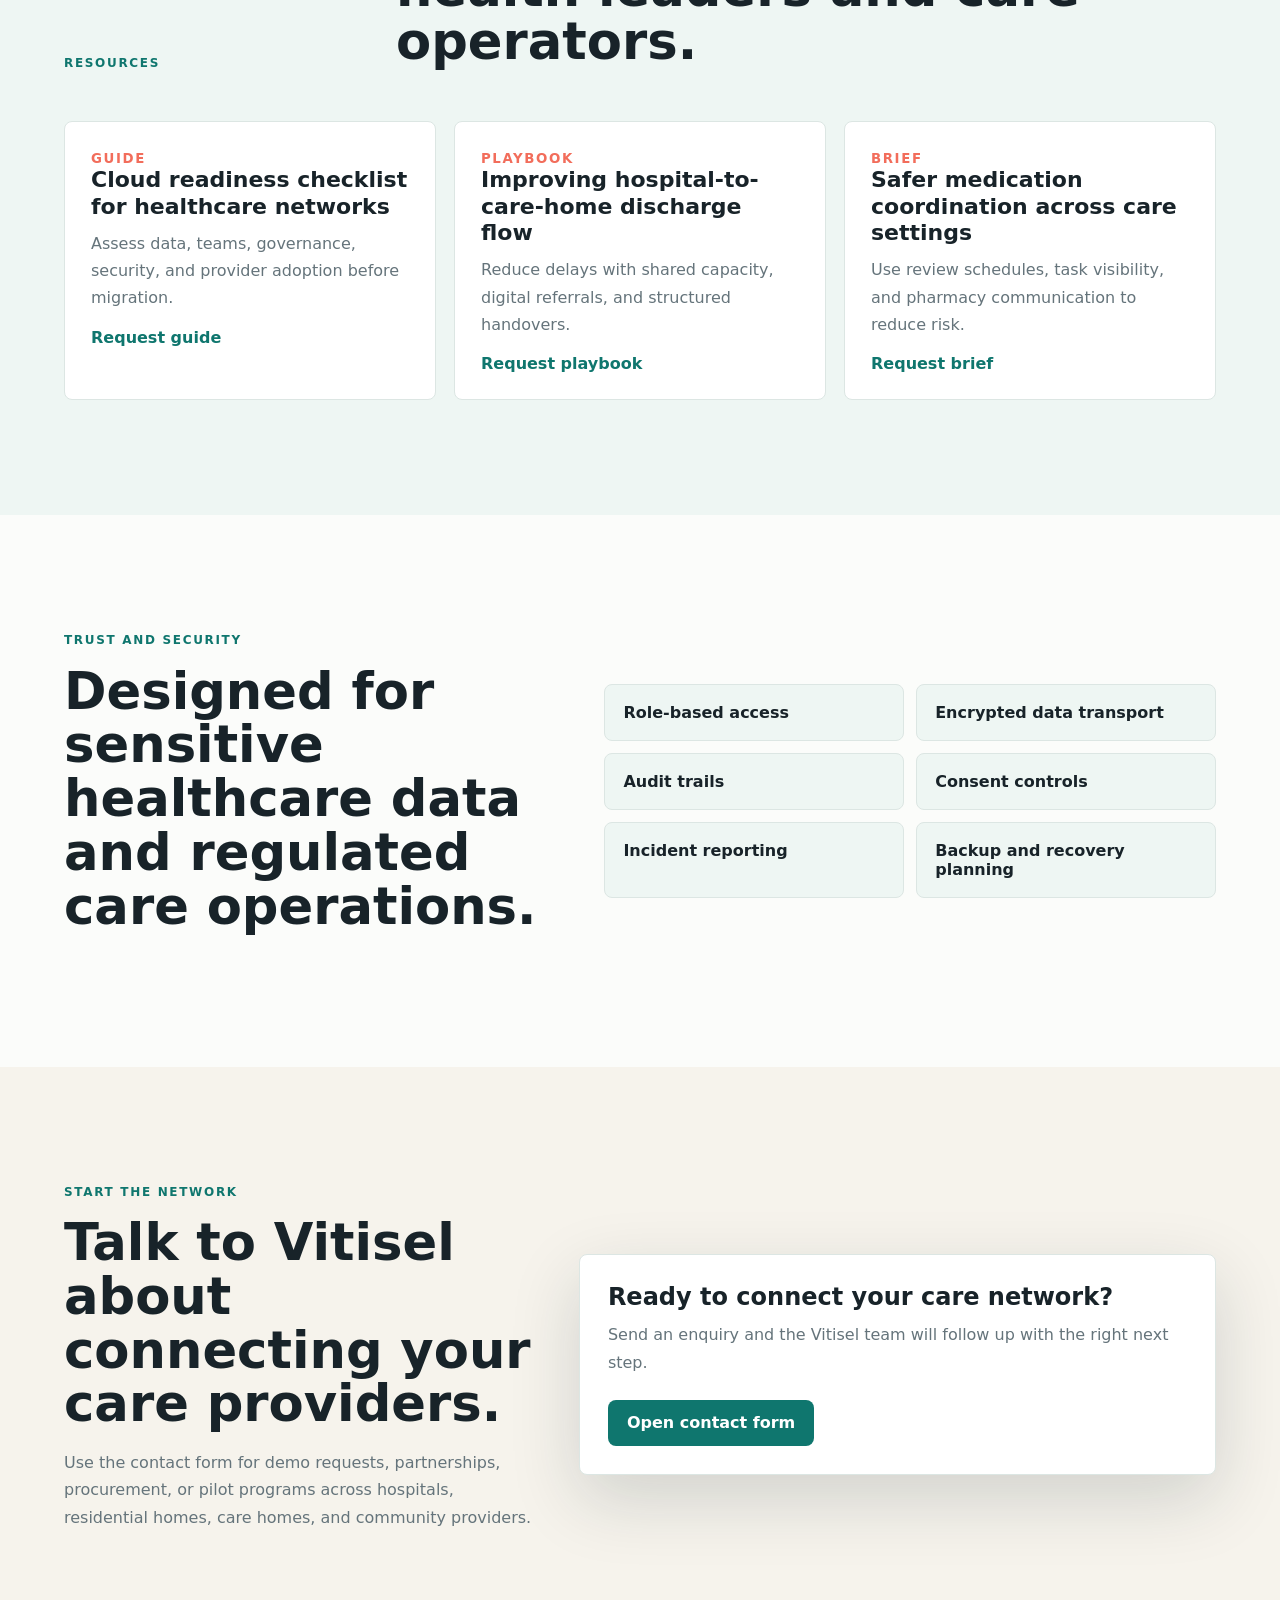
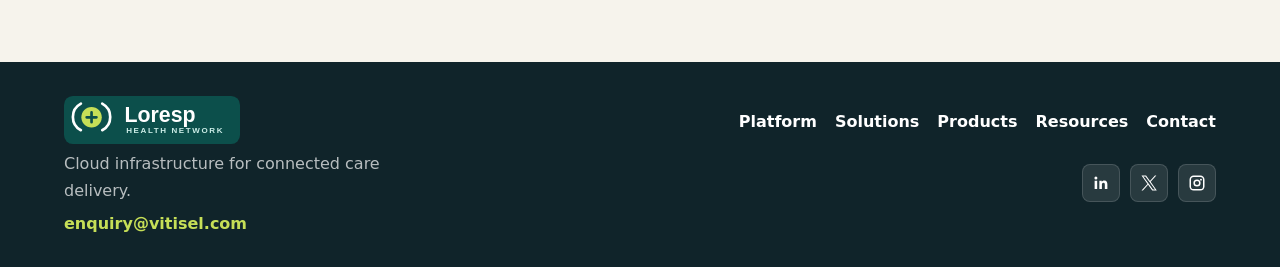
==== commit 80b07399: "Update index.html" ====
--- a/index.html
+++ b/index.html
@@ -3,8 +3,8 @@
 <head>
   <meta charset="utf-8">
   <meta name="viewport" content="width=device-width, initial-scale=1">
-  <title>Loresp | Cloud-Based Healthcare Network</title>
-  <meta name="description" content="Loresp connects hospitals, care homes, residential homes, clinicians, and community care teams on one secure cloud healthcare platform.">
+  <title>Vitisel | Cloud-Based Healthcare Network</title>
+  <meta name="description" content="Vitisel connects hospitals, care homes, residential homes, clinicians, and community care teams on one secure cloud healthcare platform.">
   <link rel="icon" href="favicon.svg" type="image/svg+xml">
   <link rel="preconnect" href="https://images.unsplash.com">
   <link rel="preconnect" href="https://images.pexels.com">
@@ -12,8 +12,8 @@
 </head>
 <body>
   <header class="site-header">
-    <a class="brand" href="#top" aria-label="Loresp home">
-      <img src="logo.svg" alt="Loresp">
+    <a class="brand" href="#top" aria-label="Vitisel home">
+      <img src="logo.svg" alt="Vitisel">
     </a>
 
     <button class="nav-toggle" type="button" aria-expanded="false" aria-controls="site-nav">
@@ -40,7 +40,7 @@
       <div class="hero-content">
         <p class="eyebrow">Cloud-based healthcare network</p>
         <h1 class="hero-title">One connected platform for hospitals, care homes, and community health teams.</h1>
-        <p class="hero-copy">Loresp brings patient records, referrals, care coordination, workforce operations, medication oversight, and reporting into one secure digital network.</p>
+        <p class="hero-copy">Vitisel brings patient records, referrals, care coordination, workforce operations, medication oversight, and reporting into one secure digital network.</p>
         <div class="hero-actions">
           <a class="button button-primary" href="contact.html">Request a demo</a>
           <a class="button button-light" href="#products">Explore products</a>
@@ -78,7 +78,7 @@
       <div>
         <p class="eyebrow">The platform</p>
         <h2>Built for care environments that cannot afford disconnected systems.</h2>
-        <p>Loresp gives care providers a shared operating layer for clinical updates, referrals, admissions, care plans, medication checks, staffing, family communication, and compliance reporting.</p>
+        <p>Vitisel gives care providers a shared operating layer for clinical updates, referrals, admissions, care plans, medication checks, staffing, family communication, and compliance reporting.</p>
         <div class="check-list">
           <span>Secure patient profiles and consent records</span>
           <span>Real-time referrals and bed availability</span>
@@ -190,7 +190,7 @@
       <div class="workflow-copy">
         <p class="eyebrow">Connected workflows</p>
         <h2>From hospital discharge to long-term care, every team sees what matters.</h2>
-        <p>Loresp reduces phone chasing and duplicated paperwork by giving each provider a clear, permissioned view of the same care journey.</p>
+        <p>Vitisel reduces phone chasing and duplicated paperwork by giving each provider a clear, permissioned view of the same care journey.</p>
       </div>
       <div class="timeline">
         <div>
@@ -261,12 +261,12 @@
     <section class="section contact">
       <div>
         <p class="eyebrow">Start the network</p>
-        <h2>Talk to Loresp about connecting your care providers.</h2>
+        <h2>Talk to Vitisel about connecting your care providers.</h2>
         <p>Use the contact form for demo requests, partnerships, procurement, or pilot programs across hospitals, residential homes, care homes, and community providers.</p>
       </div>
       <div class="contact-redirect">
         <strong>Ready to connect your care network?</strong>
-        <p>Send an enquiry and the Loresp team will follow up with the right next step.</p>
+        <p>Send an enquiry and the Vitisel team will follow up with the right next step.</p>
         <a class="button button-primary" href="contact.html">Open contact form</a>
       </div>
     </section>
@@ -274,9 +274,9 @@
 
   <footer class="site-footer">
     <div class="footer-brand">
-      <img src="logo.svg" alt="Loresp">
+      <img src="logo.svg" alt="Vitisel">
       <p>Cloud infrastructure for connected care delivery.</p>
-      <a href="mailto:enquiry@loresp.com">enquiry@loresp.com</a>
+      <a href="mailto:enquiry@vitisel.com">enquiry@vitisel.com</a>
     </div>
     <div class="footer-actions">
       <nav aria-label="Footer navigation">
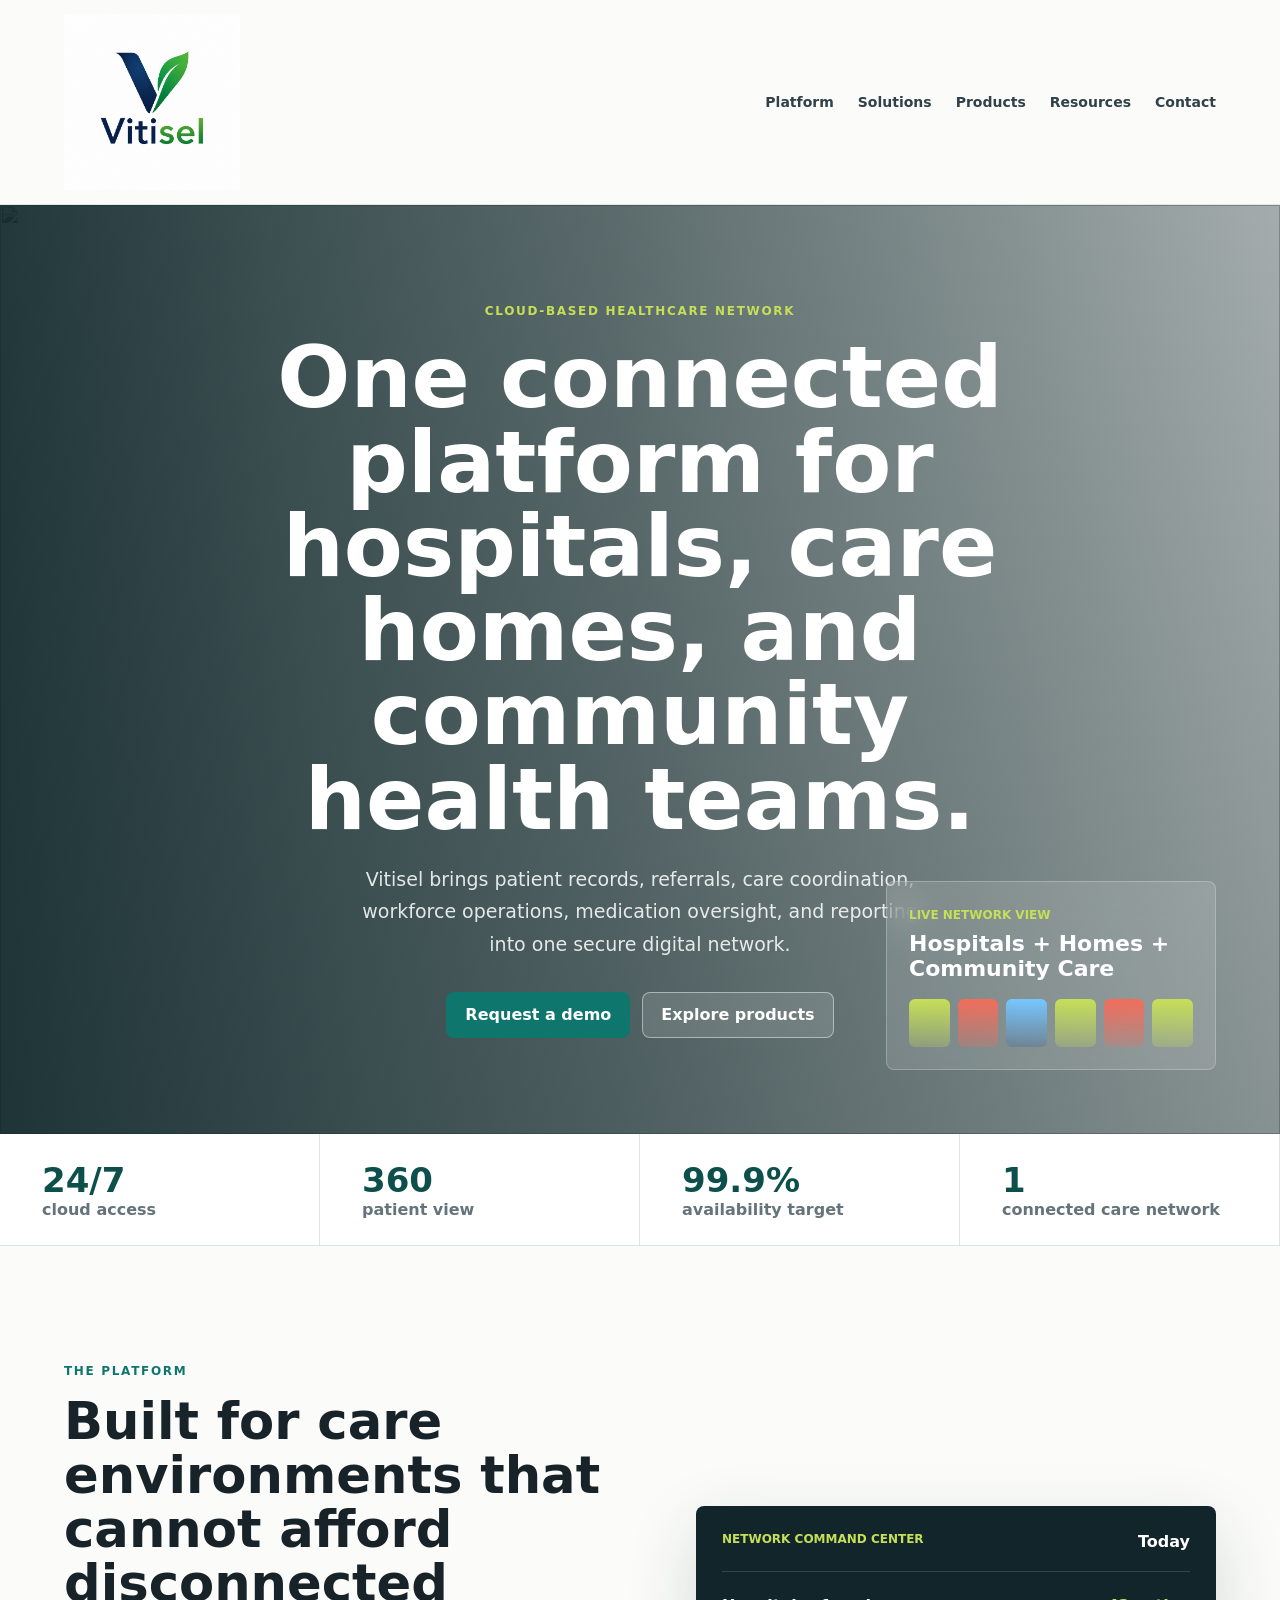
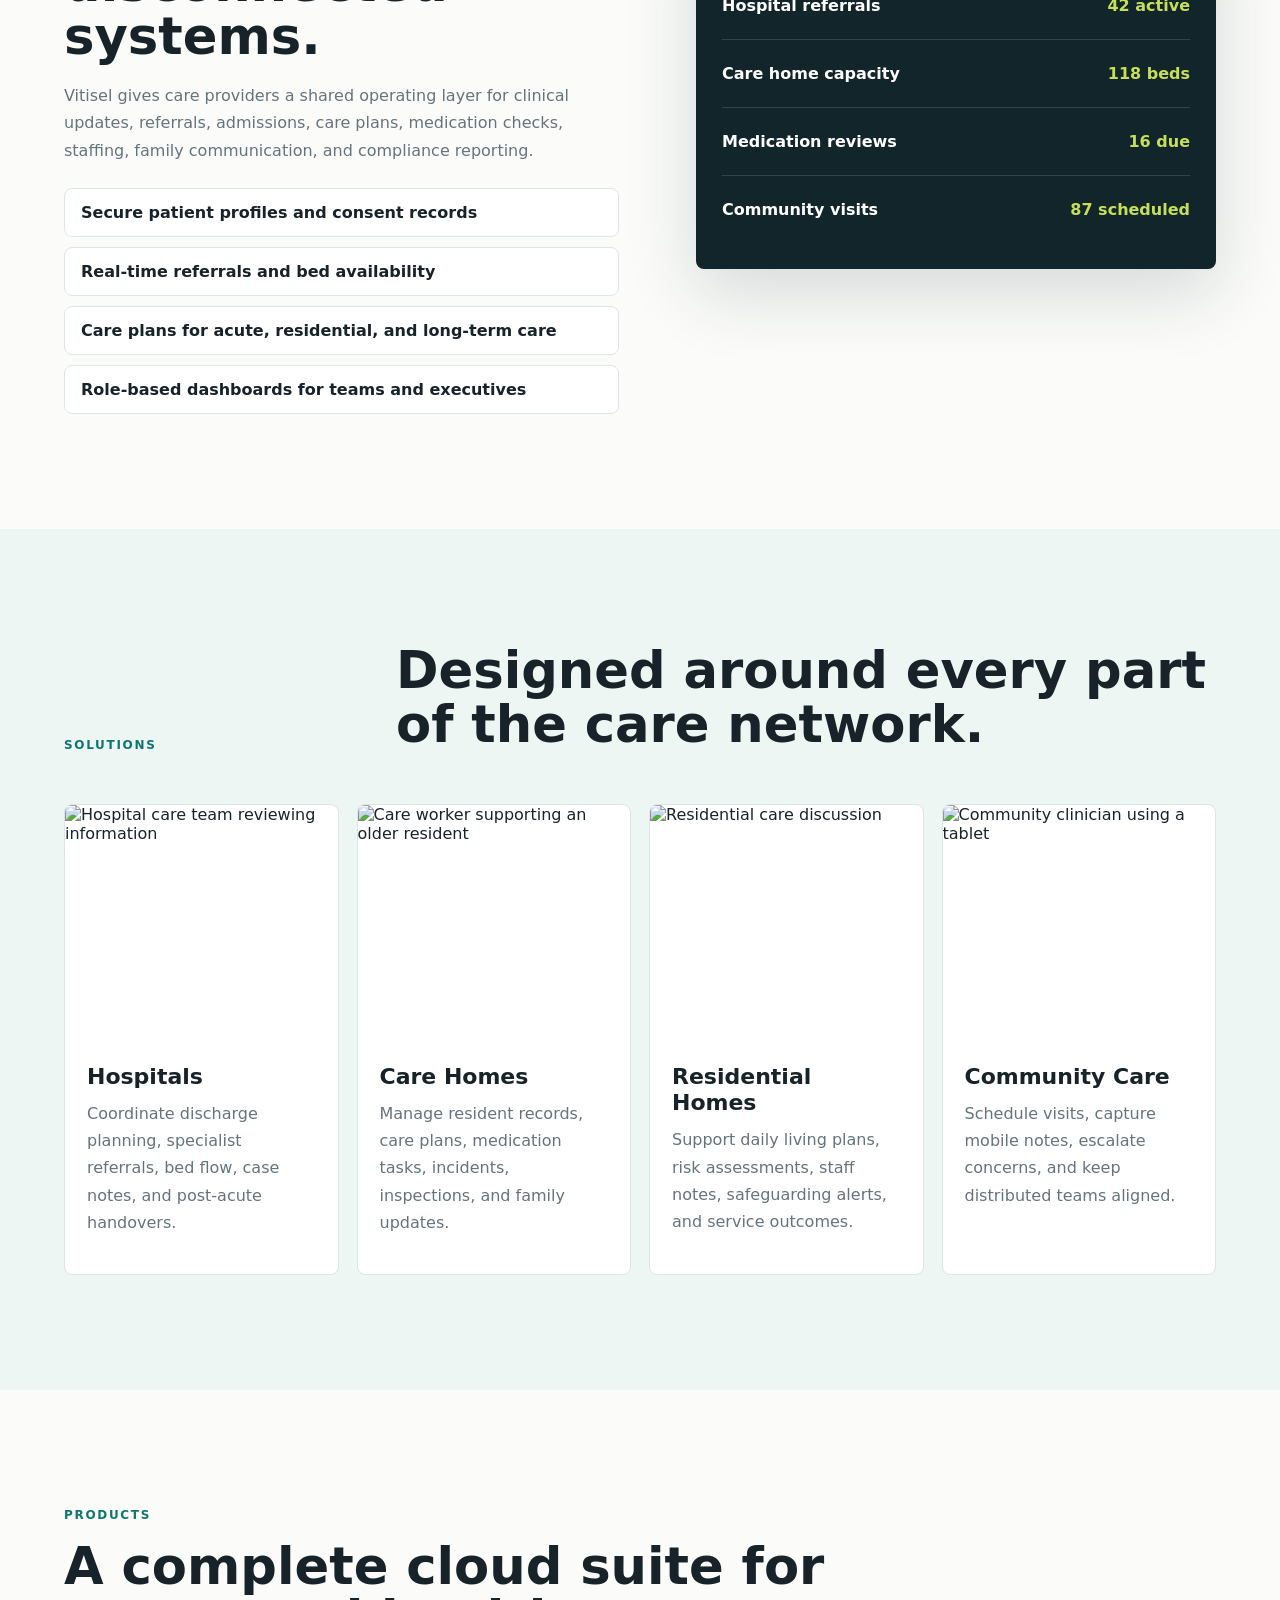
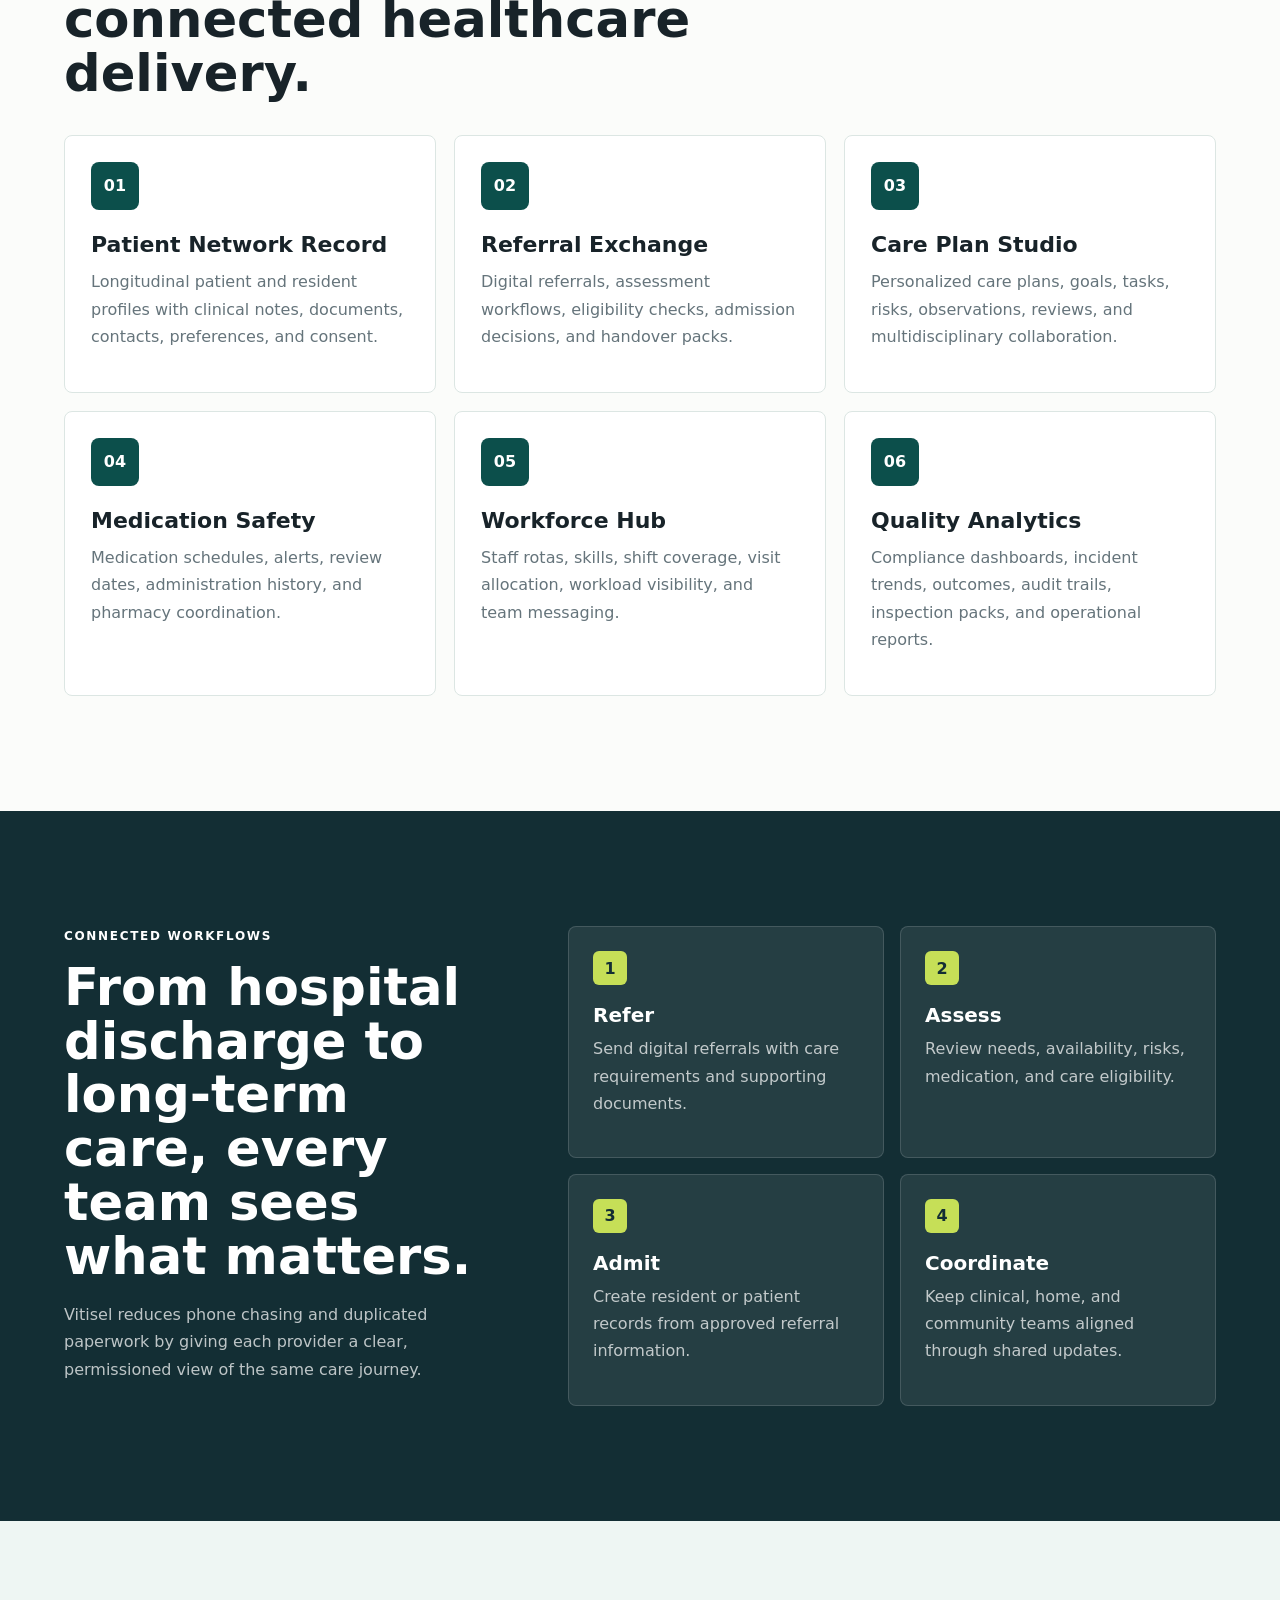
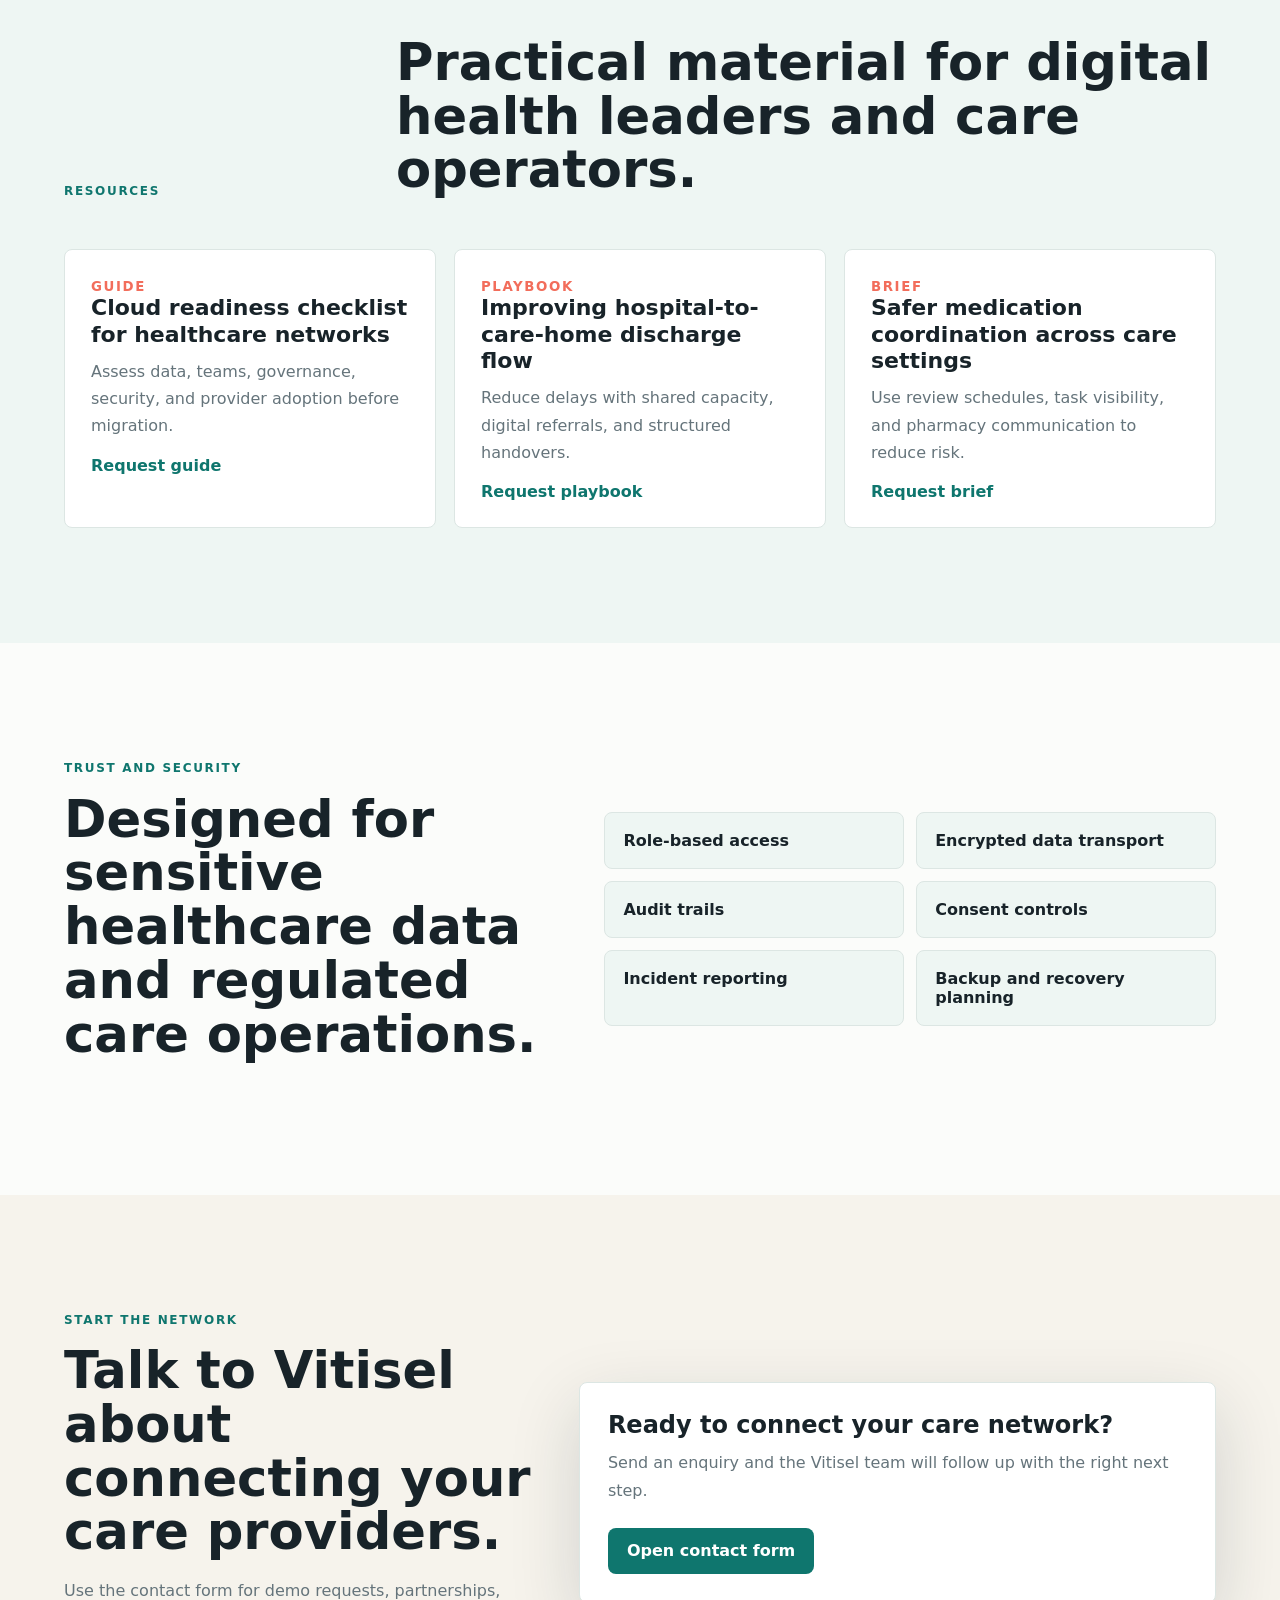
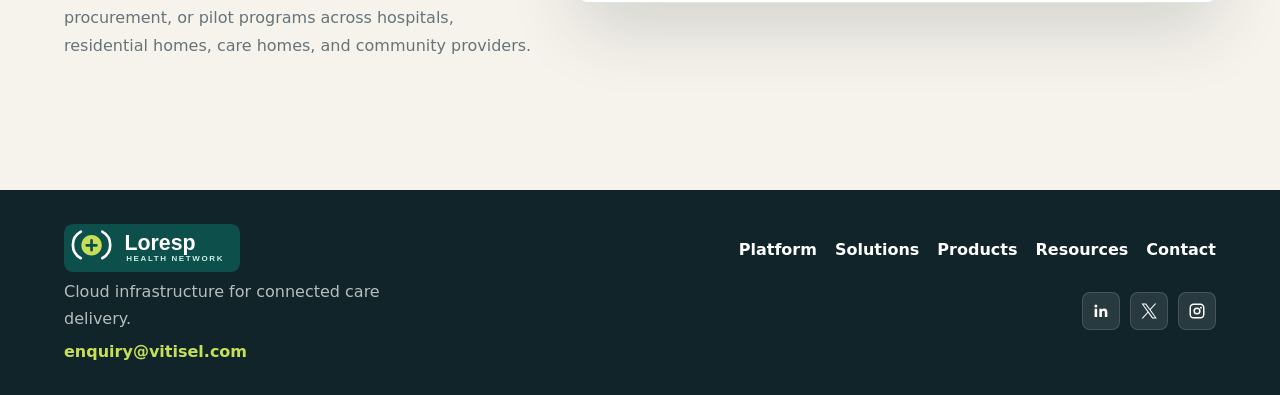
==== commit c8a9a432: "Update index.html" ====
--- a/index.html
+++ b/index.html
@@ -13,7 +13,7 @@
 <body>
   <header class="site-header">
     <a class="brand" href="#top" aria-label="Vitisel home">
-      <img src="logo.svg" alt="Vitisel">
+      <img src="logovi.png" alt="Vitisel">
     </a>
 
     <button class="nav-toggle" type="button" aria-expanded="false" aria-controls="site-nav">
